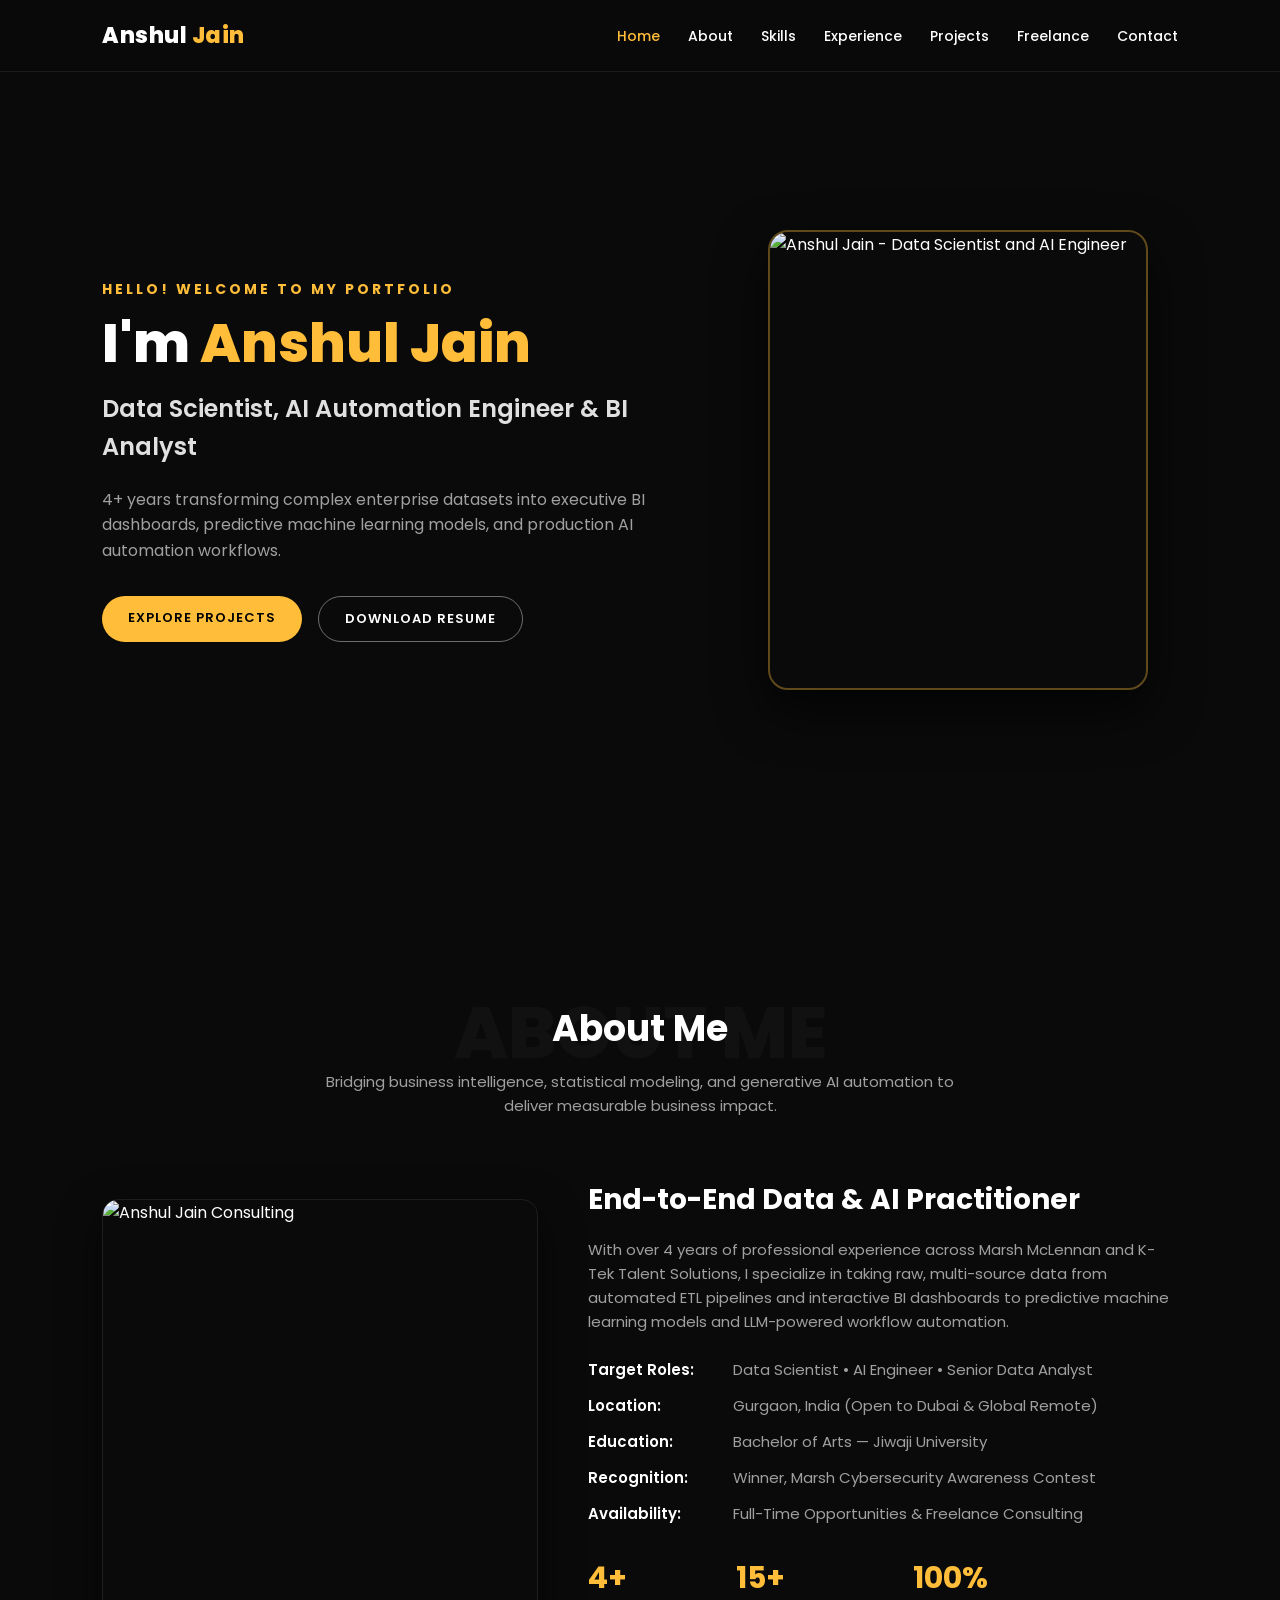
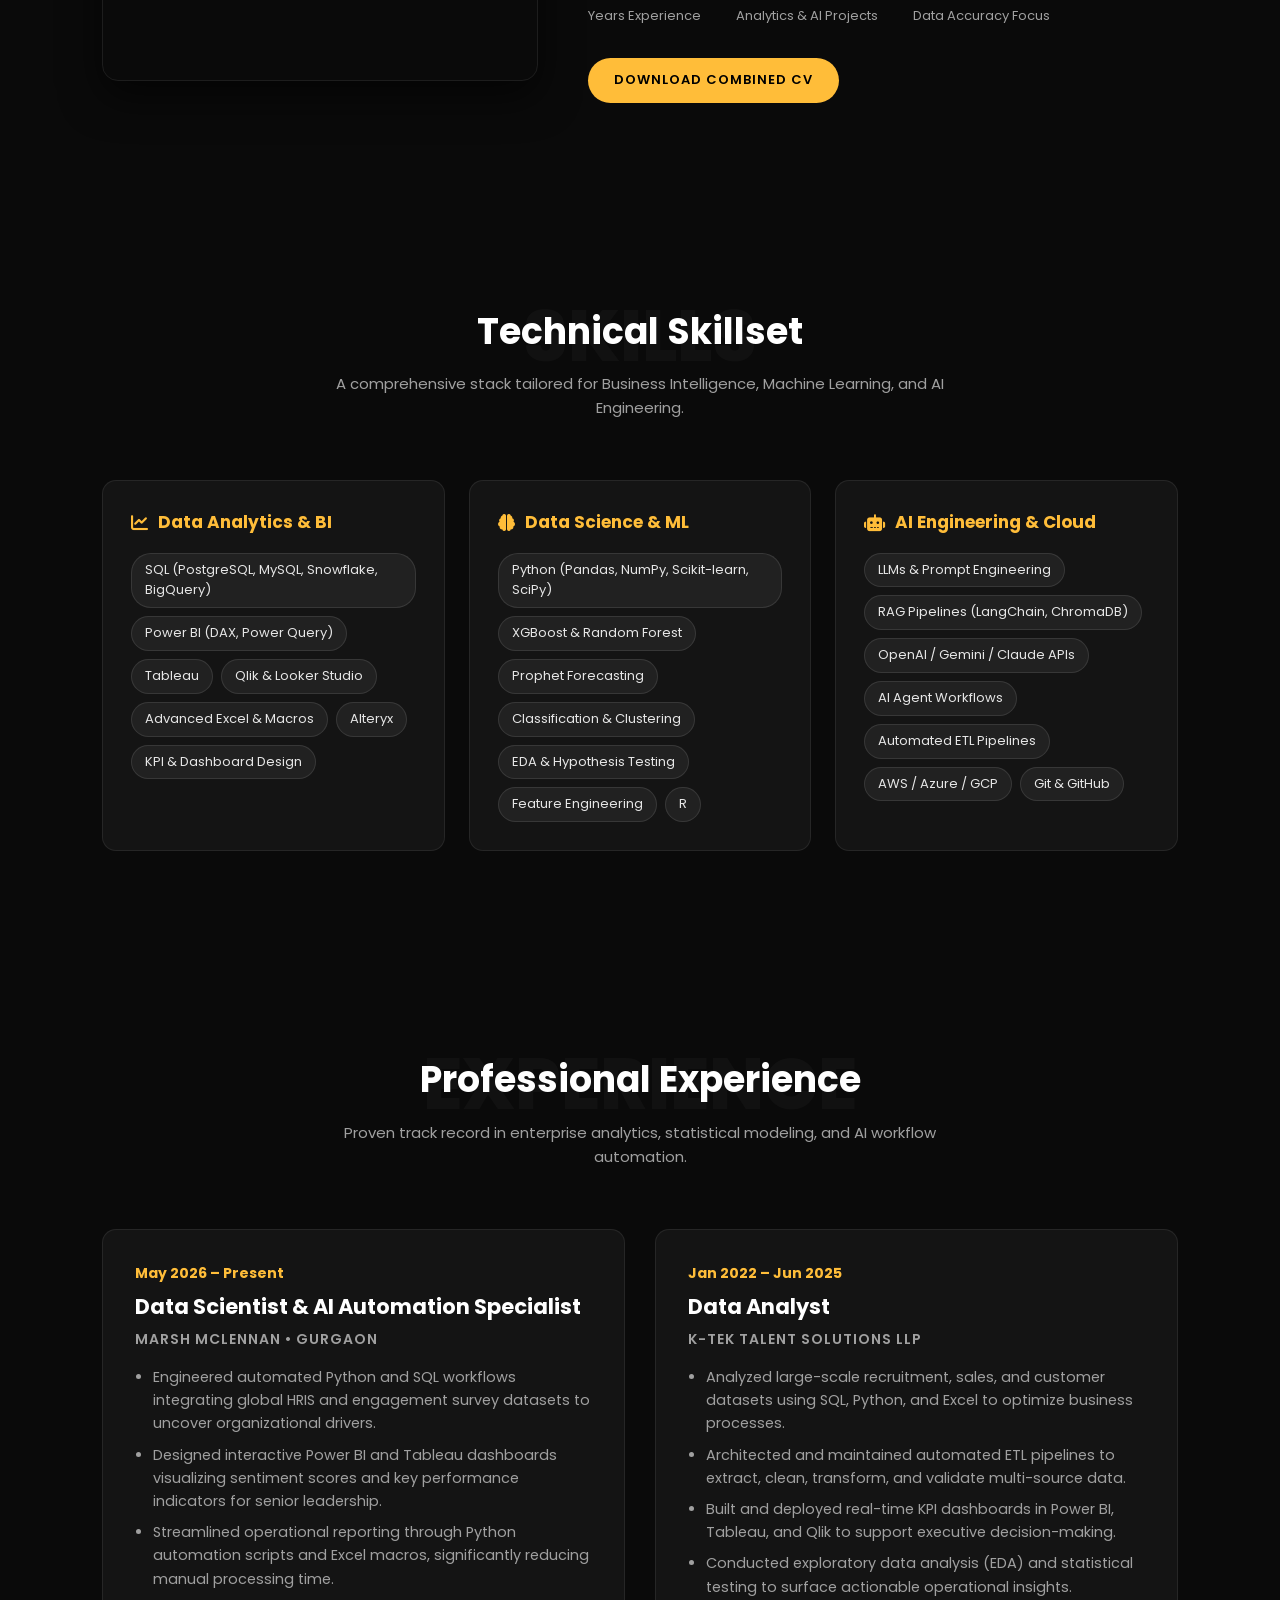
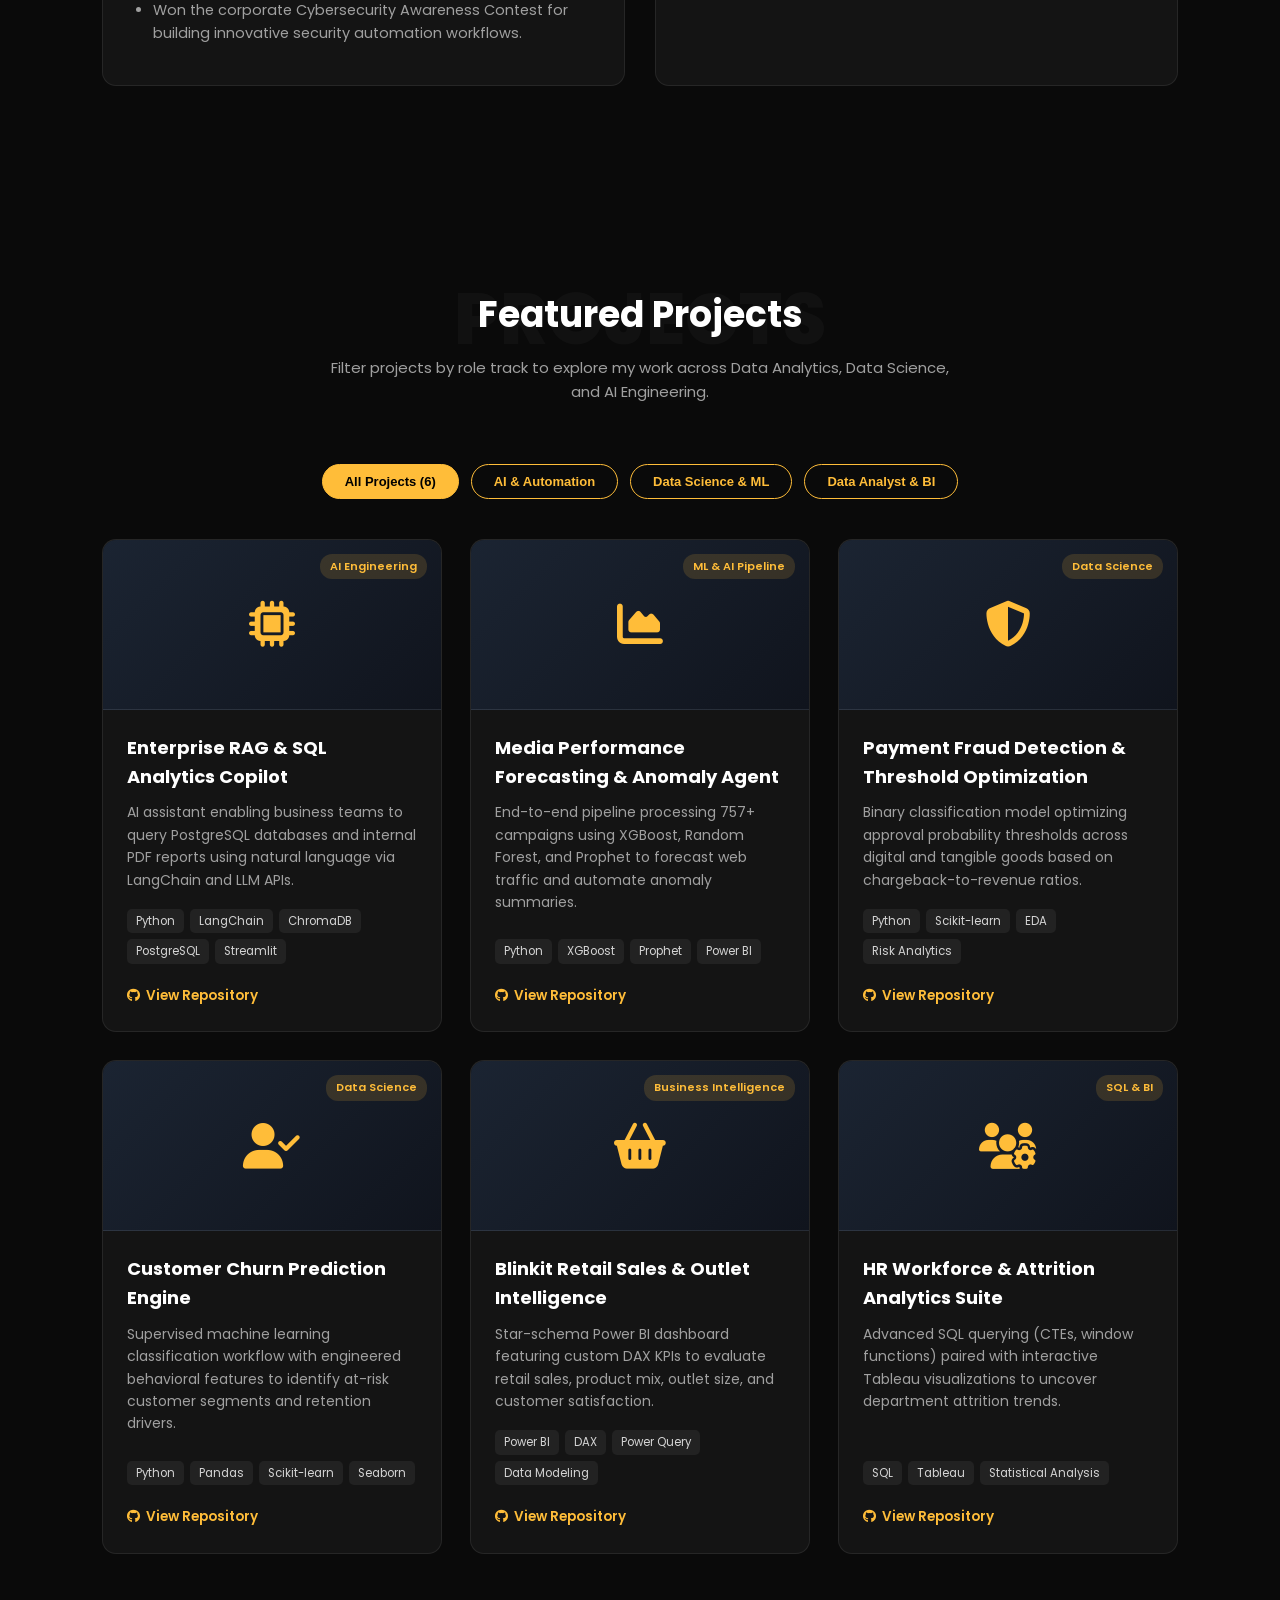
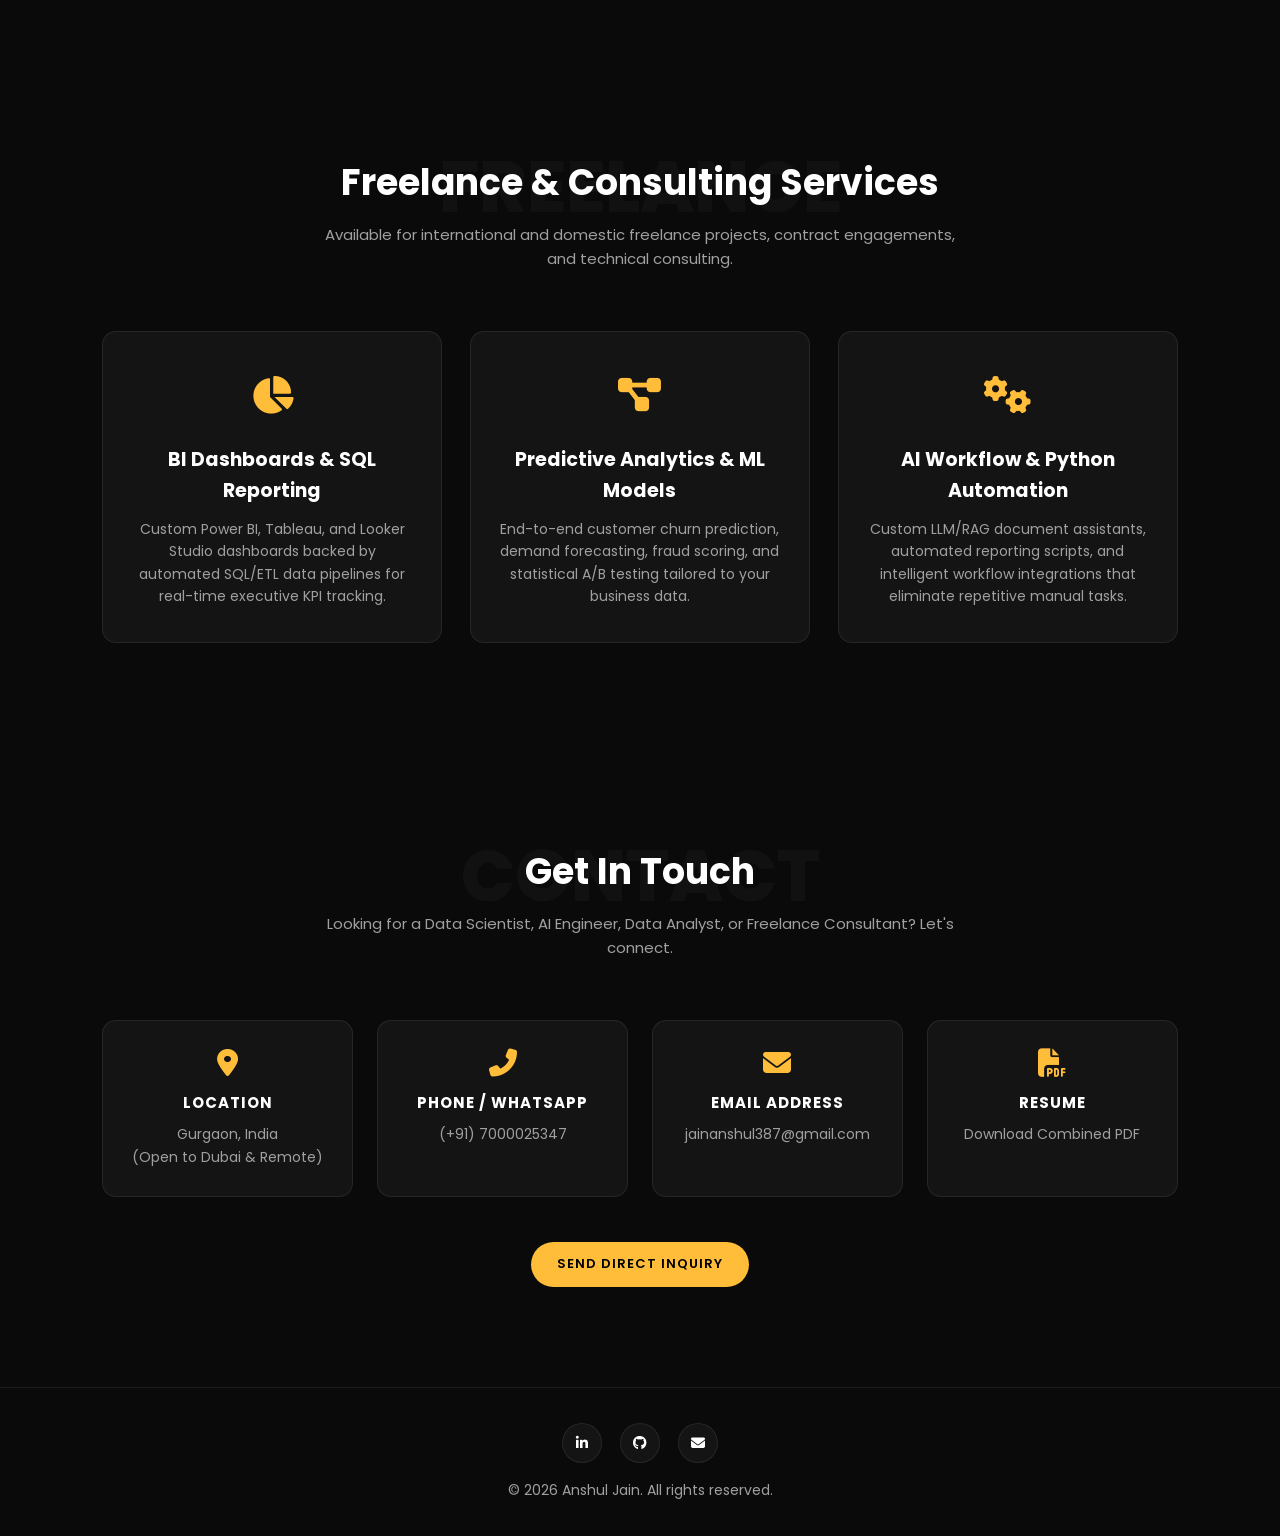
==== index.html @ e871c137 "update 2" ====
<!DOCTYPE html>
<html lang="en">
<head>
    <meta charset="UTF-8">
    <meta name="viewport" content="width=device-width, initial-scale=1.0">
    <title>Anshul Jain | Data Scientist, AI Automation Engineer & Analyst</title>
    <link href="https://fonts.googleapis.com/css2?family=Poppins:wght@300;400;500;600;700;800&display=swap" rel="stylesheet">
    <link rel="stylesheet" href="https://cdnjs.cloudflare.com/ajax/libs/font-awesome/6.4.0/css/all.min.css">
    <style>
        :root {
            --bg-dark: #0a0a0a;
            --bg-card: #141414;
            --bg-card-hover: #1c1c1c;
            --accent: #ffbd39;
            --accent-hover: #e5a524;
            --text-main: #ffffff;
            --text-muted: #a0a0a0;
            --border-color: rgba(255, 255, 255, 0.08);
        }

        * {
            margin: 0;
            padding: 0;
            box-sizing: border-box;
            scroll-behavior: smooth;
        }

        body {
            font-family: 'Poppins', sans-serif;
            background-color: var(--bg-dark);
            color: var(--text-main);
            line-height: 1.6;
            overflow-x: hidden;
        }

        /* Navbar */
        nav {
            position: fixed;
            top: 0;
            width: 100%;
            background: rgba(10, 10, 10, 0.92);
            backdrop-filter: blur(10px);
            z-index: 1000;
            padding: 18px 8%;
            display: flex;
            justify-content: space-between;
            align-items: center;
            border-bottom: 1px solid var(--border-color);
        }

        .logo {
            font-size: 22px;
            font-weight: 800;
            color: var(--text-main);
            text-decoration: none;
            letter-spacing: 0.5px;
        }

        .logo span {
            color: var(--accent);
        }

        .nav-links {
            display: flex;
            gap: 28px;
            list-style: none;
        }

        .nav-links a {
            color: var(--text-main);
            text-decoration: none;
            font-size: 14px;
            font-weight: 500;
            transition: color 0.3s;
            position: relative;
        }

        .nav-links a:hover, .nav-links a.active {
            color: var(--accent);
        }

        /* Buttons */
        .btn {
            display: inline-block;
            padding: 12px 26px;
            border-radius: 30px;
            font-size: 13px;
            font-weight: 600;
            text-transform: uppercase;
            letter-spacing: 1px;
            text-decoration: none;
            transition: all 0.3s ease;
            cursor: pointer;
            border: none;
        }

        .btn-primary {
            background: var(--accent);
            color: #000000;
        }

        .btn-primary:hover {
            background: var(--accent-hover);
            transform: translateY(-2px);
            box-shadow: 0 8px 20px rgba(255, 189, 57, 0.25);
        }

        .btn-outline {
            background: transparent;
            color: var(--text-main);
            border: 1px solid rgba(255, 255, 255, 0.4);
        }

        .btn-outline:hover {
            border-color: var(--accent);
            color: var(--accent);
            transform: translateY(-2px);
        }

        /* Sections */
        section {
            padding: 100px 8%;
        }

        .section-header {
            text-align: center;
            margin-bottom: 60px;
            position: relative;
        }

        .section-bg-text {
            position: absolute;
            top: -25px;
            left: 50%;
            transform: translateX(-50%);
            font-size: 72px;
            font-weight: 800;
            color: rgba(255, 255, 255, 0.03);
            z-index: 0;
            pointer-events: none;
            white-space: nowrap;
        }

        .section-header h2 {
            font-size: 36px;
            font-weight: 700;
            position: relative;
            z-index: 1;
            margin-bottom: 12px;
        }

        .section-header p {
            color: var(--text-muted);
            max-width: 650px;
            margin: 0 auto;
            position: relative;
            z-index: 1;
            font-size: 15px;
        }

        /* Hero Section */
        #home {
            min-height: 100vh;
            display: flex;
            align-items: center;
            justify-content: space-between;
            gap: 50px;
            padding-top: 120px;
        }

        .hero-content {
            flex: 1.2;
        }

        .hero-sub {
            color: var(--accent);
            font-size: 14px;
            font-weight: 700;
            letter-spacing: 3px;
            text-transform: uppercase;
            margin-bottom: 12px;
            display: block;
        }

        .hero-title {
            font-size: 54px;
            font-weight: 800;
            line-height: 1.15;
            margin-bottom: 16px;
        }

        .hero-title span {
            color: var(--accent);
        }

        .hero-role {
            font-size: 24px;
            font-weight: 600;
            color: #e0e0e0;
            margin-bottom: 20px;
        }

        .hero-desc {
            color: var(--text-muted);
            font-size: 16px;
            max-width: 560px;
            margin-bottom: 32px;
        }

        .hero-cta {
            display: flex;
            gap: 16px;
            flex-wrap: wrap;
        }

        .hero-image {
            flex: 0.9;
            display: flex;
            justify-content: center;
        }

        .hero-image-wrapper {
            position: relative;
            width: 380px;
            height: 460px;
            border-radius: 20px;
            overflow: hidden;
            border: 2px solid rgba(255, 189, 57, 0.35);
            box-shadow: 0 20px 50px rgba(0, 0, 0, 0.7);
        }

        .hero-image-wrapper img {
            width: 100%;
            height: 100%;
            object-fit: cover;
            object-position: center top;
        }

        /* About Section */
        .about-grid {
            display: grid;
            grid-template-columns: 0.85fr 1.15fr;
            gap: 50px;
            align-items: center;
        }

        .about-img-box {
            border-radius: 16px;
            overflow: hidden;
            border: 1px solid var(--border-color);
            box-shadow: 0 15px 40px rgba(0, 0, 0, 0.6);
        }

        .about-img-box img {
            width: 100%;
            height: 480px;
            object-fit: cover;
            object-position: center top;
            display: block;
        }

        .about-details h3 {
            font-size: 28px;
            margin-bottom: 16px;
        }

        .about-details p {
            color: var(--text-muted);
            margin-bottom: 24px;
            font-size: 15px;
        }

        .info-list {
            list-style: none;
            margin-bottom: 28px;
        }

        .info-list li {
            display: flex;
            margin-bottom: 12px;
            font-size: 15px;
        }

        .info-list li span:first-child {
            font-weight: 600;
            width: 145px;
            color: var(--text-main);
        }

        .info-list li span:last-child {
            color: var(--text-muted);
        }

        .stats-row {
            display: flex;
            gap: 35px;
            margin-bottom: 30px;
        }

        .stat-box h4 {
            font-size: 30px;
            color: var(--accent);
            font-weight: 700;
        }

        .stat-box span {
            font-size: 13px;
            color: var(--text-muted);
        }

        /* Skills Section */
        .skills-grid {
            display: grid;
            grid-template-columns: repeat(auto-fit, minmax(300px, 1fr));
            gap: 24px;
        }

        .skill-card {
            background: var(--bg-card);
            border: 1px solid var(--border-color);
            border-radius: 14px;
            padding: 28px;
            transition: transform 0.3s, border-color 0.3s;
        }

        .skill-card:hover {
            transform: translateY(-5px);
            border-color: rgba(255, 189, 57, 0.4);
        }

        .skill-card h3 {
            color: var(--accent);
            font-size: 17px;
            margin-bottom: 16px;
            display: flex;
            align-items: center;
            gap: 10px;
        }

        .badge-wrap {
            display: flex;
            flex-wrap: wrap;
            gap: 8px;
        }

        .skill-pill {
            background: rgba(255, 255, 255, 0.06);
            border: 1px solid rgba(255, 255, 255, 0.1);
            padding: 6px 13px;
            border-radius: 20px;
            font-size: 13px;
            color: #e6e6e6;
            transition: all 0.25s;
        }

        .skill-pill:hover {
            background: var(--accent);
            color: #000000;
            font-weight: 600;
        }

        /* Experience & Resume */
        .exp-grid {
            display: grid;
            grid-template-columns: repeat(auto-fit, minmax(420px, 1fr));
            gap: 30px;
        }

        .exp-card {
            background: var(--bg-card);
            border: 1px solid var(--border-color);
            border-radius: 14px;
            padding: 32px;
        }

        .exp-date {
            color: var(--accent);
            font-weight: 700;
            font-size: 14px;
            margin-bottom: 6px;
            display: block;
        }

        .exp-role {
            font-size: 21px;
            font-weight: 700;
            margin-bottom: 4px;
        }

        .exp-company {
            color: var(--text-muted);
            font-size: 14px;
            font-weight: 600;
            text-transform: uppercase;
            letter-spacing: 1px;
            margin-bottom: 16px;
            display: block;
        }

        .exp-card ul {
            padding-left: 18px;
            color: var(--text-muted);
            font-size: 14.5px;
        }

        .exp-card ul li {
            margin-bottom: 8px;
        }

        /* Projects Section */
        .filter-bar {
            display: flex;
            justify-content: center;
            flex-wrap: wrap;
            gap: 12px;
            margin-bottom: 40px;
        }

        .filter-btn {
            background: transparent;
            border: 1px solid var(--accent);
            color: var(--accent);
            padding: 9px 22px;
            border-radius: 30px;
            font-size: 13px;
            font-weight: 600;
            cursor: pointer;
            transition: all 0.3s;
        }

        .filter-btn.active, .filter-btn:hover {
            background: var(--accent);
            color: #000000;
        }

        .projects-grid {
            display: grid;
            grid-template-columns: repeat(auto-fit, minmax(330px, 1fr));
            gap: 28px;
        }

        .project-card {
            background: var(--bg-card);
            border: 1px solid var(--border-color);
            border-radius: 14px;
            overflow: hidden;
            display: flex;
            flex-direction: column;
            transition: transform 0.3s, border-color 0.3s;
        }

        .project-card:hover {
            transform: translateY(-6px);
            border-color: rgba(255, 189, 57, 0.45);
        }

        .project-card.hidden {
            display: none;
        }

        .project-banner {
            height: 170px;
            background: linear-gradient(135deg, #1b2432 0%, #10141d 100%);
            display: flex;
            align-items: center;
            justify-content: center;
            font-size: 46px;
            color: var(--accent);
            border-bottom: 1px solid var(--border-color);
            position: relative;
        }

        .project-badge-top {
            position: absolute;
            top: 14px;
            right: 14px;
            background: rgba(255, 189, 57, 0.15);
            color: var(--accent);
            font-size: 11px;
            font-weight: 600;
            padding: 4px 10px;
            border-radius: 12px;
        }

        .project-body {
            padding: 24px;
            flex: 1;
            display: flex;
            flex-direction: column;
        }

        .project-body h3 {
            font-size: 18px;
            margin-bottom: 10px;
        }

        .project-body p {
            color: var(--text-muted);
            font-size: 14px;
            margin-bottom: 18px;
            flex: 1;
        }

        .project-tech {
            display: flex;
            flex-wrap: wrap;
            gap: 6px;
            margin-bottom: 18px;
        }

        .project-tech span {
            font-size: 11.5px;
            background: rgba(255, 255, 255, 0.06);
            color: #d4d4d4;
            padding: 3px 9px;
            border-radius: 5px;
        }

        .project-links a {
            color: var(--accent);
            text-decoration: none;
            font-size: 13.5px;
            font-weight: 600;
            display: inline-flex;
            align-items: center;
            gap: 6px;
        }

        .project-links a:hover {
            text-decoration: underline;
        }

        /* Freelance Services */
        .services-grid {
            display: grid;
            grid-template-columns: repeat(auto-fit, minmax(300px, 1fr));
            gap: 28px;
        }

        .service-card {
            background: var(--bg-card);
            border: 1px solid var(--border-color);
            border-radius: 14px;
            padding: 34px 28px;
            text-align: center;
            transition: all 0.3s;
        }

        .service-card:hover {
            border-color: var(--accent);
            background: var(--bg-card-hover);
        }

        .service-icon {
            font-size: 38px;
            color: var(--accent);
            margin-bottom: 18px;
        }

        .service-card h3 {
            font-size: 19px;
            margin-bottom: 12px;
        }

        .service-card p {
            color: var(--text-muted);
            font-size: 14px;
        }

        /* Contact Section */
        .contact-grid {
            display: grid;
            grid-template-columns: repeat(auto-fit, minmax(220px, 1fr));
            gap: 24px;
            margin-bottom: 45px;
        }

        .contact-box {
            background: var(--bg-card);
            border: 1px solid var(--border-color);
            border-radius: 14px;
            padding: 28px 20px;
            text-align: center;
        }

        .contact-box i {
            font-size: 28px;
            color: var(--accent);
            margin-bottom: 14px;
        }

        .contact-box h4 {
            font-size: 15px;
            text-transform: uppercase;
            letter-spacing: 1px;
            margin-bottom: 8px;
        }

        .contact-box p, .contact-box a {
            color: var(--text-muted);
            font-size: 14px;
            text-decoration: none;
            word-break: break-word;
        }

        .contact-box a:hover {
            color: var(--accent);
        }

        /* Footer */
        footer {
            text-align: center;
            padding: 35px 8%;
            border-top: 1px solid var(--border-color);
            color: var(--text-muted);
            font-size: 14px;
        }

        .social-links {
            display: flex;
            justify-content: center;
            gap: 18px;
            margin-bottom: 16px;
        }

        .social-links a {
            width: 40px;
            height: 40px;
            border-radius: 50%;
            background: var(--bg-card);
            color: var(--text-main);
            display: flex;
            align-items: center;
            justify-content: center;
            text-decoration: none;
            border: 1px solid var(--border-color);
            transition: all 0.3s;
        }

        .social-links a:hover {
            background: var(--accent);
            color: #000000;
        }

        @media (max-width: 900px) {
            #home {
                flex-direction: column-reverse;
                text-align: center;
                padding-top: 100px;
            }
            .hero-cta, .stats-row {
                justify-content: center;
            }
            .hero-title {
                font-size: 38px;
            }
            .hero-image-wrapper {
                width: 300px;
                height: 360px;
            }
            .about-grid {
                grid-template-columns: 1fr;
            }
            .exp-grid {
                grid-template-columns: 1fr;
            }
            .nav-links {
                display: none;
            }
        }
    </style>
</head>
<body>

    <!-- Navigation -->
    <nav>
        <a href="#home" class="logo">Anshul <span>Jain</span></a>
        <ul class="nav-links">
            <li><a href="#home" class="active">Home</a></li>
            <li><a href="#about">About</a></li>
            <li><a href="#skills">Skills</a></li>
            <li><a href="#experience">Experience</a></li>
            <li><a href="#projects">Projects</a></li>
            <li><a href="#services">Freelance</a></li>
            <li><a href="#contact">Contact</a></li>
        </ul>
    </nav>

    <!-- Hero Section (Arms-Crossed Photo: photo_2026-11-13_17-31-36.jpg) -->
    <section id="home">
        <div class="hero-content">
            <span class="hero-sub">HELLO! WELCOME TO MY PORTFOLIO</span>
            <h1 class="hero-title">I'm <span>Anshul Jain</span></h1>
            <h2 class="hero-role">Data Scientist, AI Automation Engineer &amp; BI Analyst</h2>
            <p class="hero-desc">
                4+ years transforming complex enterprise datasets into executive BI dashboards, predictive machine learning models, and production AI automation workflows.
            </p>
            <div class="hero-cta">
                <a href="#projects" class="btn btn-primary">Explore Projects</a>
                <a href="assets/Anshul_Jain_Resume.pdf" target="_blank" class="btn btn-outline">Download Resume</a>
            </div>
        </div>
        <div class="hero-image">
            <div class="hero-image-wrapper">
                <img src="images/photo_2026-11-13_17-31-36.jpg" alt="Anshul Jain - Data Scientist and AI Engineer">
            </div>
        </div>
    </section>

    <!-- About Section (Counter-Leaning Consultant Photo: photo_2026-11-13_17-31-21.jpg) -->
    <section id="about">
        <div class="section-header">
            <div class="section-bg-text">ABOUT ME</div>
            <h2>About Me</h2>
            <p>Bridging business intelligence, statistical modeling, and generative AI automation to deliver measurable business impact.</p>
        </div>
        <div class="about-grid">
            <div class="about-img-box">
                <img src="images/photo_2026-11-13_17-31-21.jpg" alt="Anshul Jain Consulting">
            </div>
            <div class="about-details">
                <h3>End-to-End Data &amp; AI Practitioner</h3>
                <p>
                    With over 4 years of professional experience across Marsh McLennan and K-Tek Talent Solutions, I specialize in taking raw, multi-source data from automated ETL pipelines and interactive BI dashboards to predictive machine learning models and LLM-powered workflow automation.
                </p>
                <ul class="info-list">
                    <li><span>Target Roles:</span> <span>Data Scientist • AI Engineer • Senior Data Analyst</span></li>
                    <li><span>Location:</span> <span>Gurgaon, India (Open to Dubai &amp; Global Remote)</span></li>
                    <li><span>Education:</span> <span>Bachelor of Arts — Jiwaji University</span></li>
                    <li><span>Recognition:</span> <span>Winner, Marsh Cybersecurity Awareness Contest</span></li>
                    <li><span>Availability:</span> <span>Full-Time Opportunities &amp; Freelance Consulting</span></li>
                </ul>
                <div class="stats-row">
                    <div class="stat-box">
                        <h4>4+</h4>
                        <span>Years Experience</span>
                    </div>
                    <div class="stat-box">
                        <h4>15+</h4>
                        <span>Analytics &amp; AI Projects</span>
                    </div>
                    <div class="stat-box">
                        <h4>100%</h4>
                        <span>Data Accuracy Focus</span>
                    </div>
                </div>
                <a href="assets/Anshul_Jain_Resume.pdf" target="_blank" class="btn btn-primary">Download Combined CV</a>
            </div>
        </div>
    </section>

    <!-- Technical Skills Section -->
    <section id="skills">
        <div class="section-header">
            <div class="section-bg-text">SKILLS</div>
            <h2>Technical Skillset</h2>
            <p>A comprehensive stack tailored for Business Intelligence, Machine Learning, and AI Engineering.</p>
        </div>
        <div class="skills-grid">
            <div class="skill-card">
                <h3><i class="fas fa-chart-line"></i> Data Analytics &amp; BI</h3>
                <div class="badge-wrap">
                    <span class="skill-pill">SQL (PostgreSQL, MySQL, Snowflake, BigQuery)</span>
                    <span class="skill-pill">Power BI (DAX, Power Query)</span>
                    <span class="skill-pill">Tableau</span>
                    <span class="skill-pill">Qlik &amp; Looker Studio</span>
                    <span class="skill-pill">Advanced Excel &amp; Macros</span>
                    <span class="skill-pill">Alteryx</span>
                    <span class="skill-pill">KPI &amp; Dashboard Design</span>
                </div>
            </div>
            <div class="skill-card">
                <h3><i class="fas fa-brain"></i> Data Science &amp; ML</h3>
                <div class="badge-wrap">
                    <span class="skill-pill">Python (Pandas, NumPy, Scikit-learn, SciPy)</span>
                    <span class="skill-pill">XGBoost &amp; Random Forest</span>
                    <span class="skill-pill">Prophet Forecasting</span>
                    <span class="skill-pill">Classification &amp; Clustering</span>
                    <span class="skill-pill">EDA &amp; Hypothesis Testing</span>
                    <span class="skill-pill">Feature Engineering</span>
                    <span class="skill-pill">R</span>
                </div>
            </div>
            <div class="skill-card">
                <h3><i class="fas fa-robot"></i> AI Engineering &amp; Cloud</h3>
                <div class="badge-wrap">
                    <span class="skill-pill">LLMs &amp; Prompt Engineering</span>
                    <span class="skill-pill">RAG Pipelines (LangChain, ChromaDB)</span>
                    <span class="skill-pill">OpenAI / Gemini / Claude APIs</span>
                    <span class="skill-pill">AI Agent Workflows</span>
                    <span class="skill-pill">Automated ETL Pipelines</span>
                    <span class="skill-pill">AWS / Azure / GCP</span>
                    <span class="skill-pill">Git &amp; GitHub</span>
                </div>
            </div>
        </div>
    </section>

    <!-- Experience Section -->
    <section id="experience">
        <div class="section-header">
            <div class="section-bg-text">EXPERIENCE</div>
            <h2>Professional Experience</h2>
            <p>Proven track record in enterprise analytics, statistical modeling, and AI workflow automation.</p>
        </div>
        <div class="exp-grid">
            <div class="exp-card">
                <span class="exp-date">May 2026 – Present</span>
                <h3 class="exp-role">Data Scientist &amp; AI Automation Specialist</h3>
                <span class="exp-company">Marsh McLennan • Gurgaon</span>
                <ul>
                    <li>Engineered automated Python and SQL workflows integrating global HRIS and engagement survey datasets to uncover organizational drivers.</li>
                    <li>Designed interactive Power BI and Tableau dashboards visualizing sentiment scores and key performance indicators for senior leadership.</li>
                    <li>Streamlined operational reporting through Python automation scripts and Excel macros, significantly reducing manual processing time.</li>
                    <li>Won the corporate Cybersecurity Awareness Contest for building innovative security automation workflows.</li>
                </ul>
            </div>
            <div class="exp-card">
                <span class="exp-date">Jan 2022 – Jun 2025</span>
                <h3 class="exp-role">Data Analyst</h3>
                <span class="exp-company">K-Tek Talent Solutions LLP</span>
                <ul>
                    <li>Analyzed large-scale recruitment, sales, and customer datasets using SQL, Python, and Excel to optimize business processes.</li>
                    <li>Architected and maintained automated ETL pipelines to extract, clean, transform, and validate multi-source data.</li>
                    <li>Built and deployed real-time KPI dashboards in Power BI, Tableau, and Qlik to support executive decision-making.</li>
                    <li>Conducted exploratory data analysis (EDA) and statistical testing to surface actionable operational insights.</li>
                </ul>
            </div>
        </div>
    </section>

    <!-- Projects Section -->
    <section id="projects">
        <div class="section-header">
            <div class="section-bg-text">PROJECTS</div>
            <h2>Featured Projects</h2>
            <p>Filter projects by role track to explore my work across Data Analytics, Data Science, and AI Engineering.</p>
        </div>

        <div class="filter-bar">
            <button class="filter-btn active" data-filter="all">All Projects (6)</button>
            <button class="filter-btn" data-filter="ai">AI &amp; Automation</button>
            <button class="filter-btn" data-filter="ds">Data Science &amp; ML</button>
            <button class="filter-btn" data-filter="da">Data Analyst &amp; BI</button>
        </div>

        <div class="projects-grid">
            <!-- Project 1: AI Engineer -->
            <div class="project-card" data-category="ai ds">
                <div class="project-banner">
                    <span class="project-badge-top">AI Engineering</span>
                    <i class="fas fa-microchip"></i>
                </div>
                <div class="project-body">
                    <h3>Enterprise RAG &amp; SQL Analytics Copilot</h3>
                    <p>AI assistant enabling business teams to query PostgreSQL databases and internal PDF reports using natural language via LangChain and LLM APIs.</p>
                    <div class="project-tech">
                        <span>Python</span>
                        <span>LangChain</span>
                        <span>ChromaDB</span>
                        <span>PostgreSQL</span>
                        <span>Streamlit</span>
                    </div>
                    <div class="project-links">
                        <a href="https://github.com/anshuljain17-cmd" target="_blank"><i class="fab fa-github"></i> View Repository</a>
                    </div>
                </div>
            </div>

            <!-- Project 2: AI + DS -->
            <div class="project-card" data-category="ai ds">
                <div class="project-banner">
                    <span class="project-badge-top">ML &amp; AI Pipeline</span>
                    <i class="fas fa-chart-area"></i>
                </div>
                <div class="project-body">
                    <h3>Media Performance Forecasting &amp; Anomaly Agent</h3>
                    <p>End-to-end pipeline processing 757+ campaigns using XGBoost, Random Forest, and Prophet to forecast web traffic and automate anomaly summaries.</p>
                    <div class="project-tech">
                        <span>Python</span>
                        <span>XGBoost</span>
                        <span>Prophet</span>
                        <span>Power BI</span>
                    </div>
                    <div class="project-links">
                        <a href="https://github.com/anshuljain17-cmd" target="_blank"><i class="fab fa-github"></i> View Repository</a>
                    </div>
                </div>
            </div>

            <!-- Project 3: Data Science -->
            <div class="project-card" data-category="ds">
                <div class="project-banner">
                    <span class="project-badge-top">Data Science</span>
                    <i class="fas fa-shield-alt"></i>
                </div>
                <div class="project-body">
                    <h3>Payment Fraud Detection &amp; Threshold Optimization</h3>
                    <p>Binary classification model optimizing approval probability thresholds across digital and tangible goods based on chargeback-to-revenue ratios.</p>
                    <div class="project-tech">
                        <span>Python</span>
                        <span>Scikit-learn</span>
                        <span>EDA</span>
                        <span>Risk Analytics</span>
                    </div>
                    <div class="project-links">
                        <a href="https://github.com/anshuljain17-cmd" target="_blank"><i class="fab fa-github"></i> View Repository</a>
                    </div>
                </div>
            </div>

            <!-- Project 4: Data Science -->
            <div class="project-card" data-category="ds">
                <div class="project-banner">
                    <span class="project-badge-top">Data Science</span>
                    <i class="fas fa-user-check"></i>
                </div>
                <div class="project-body">
                    <h3>Customer Churn Prediction Engine</h3>
                    <p>Supervised machine learning classification workflow with engineered behavioral features to identify at-risk customer segments and retention drivers.</p>
                    <div class="project-tech">
                        <span>Python</span>
                        <span>Pandas</span>
                        <span>Scikit-learn</span>
                        <span>Seaborn</span>
                    </div>
                    <div class="project-links">
                        <a href="https://github.com/anshuljain17-cmd" target="_blank"><i class="fab fa-github"></i> View Repository</a>
                    </div>
                </div>
            </div>

            <!-- Project 5: Data Analyst -->
            <div class="project-card" data-category="da">
                <div class="project-banner">
                    <span class="project-badge-top">Business Intelligence</span>
                    <i class="fas fa-shopping-basket"></i>
                </div>
                <div class="project-body">
                    <h3>Blinkit Retail Sales &amp; Outlet Intelligence</h3>
                    <p>Star-schema Power BI dashboard featuring custom DAX KPIs to evaluate retail sales, product mix, outlet size, and customer satisfaction.</p>
                    <div class="project-tech">
                        <span>Power BI</span>
                        <span>DAX</span>
                        <span>Power Query</span>
                        <span>Data Modeling</span>
                    </div>
                    <div class="project-links">
                        <a href="https://github.com/anshuljain17-cmd" target="_blank"><i class="fab fa-github"></i> View Repository</a>
                    </div>
                </div>
            </div>

            <!-- Project 6: Data Analyst -->
            <div class="project-card" data-category="da">
                <div class="project-banner">
                    <span class="project-badge-top">SQL &amp; BI</span>
                    <i class="fas fa-users-cog"></i>
                </div>
                <div class="project-body">
                    <h3>HR Workforce &amp; Attrition Analytics Suite</h3>
                    <p>Advanced SQL querying (CTEs, window functions) paired with interactive Tableau visualizations to uncover department attrition trends.</p>
                    <div class="project-tech">
                        <span>SQL</span>
                        <span>Tableau</span>
                        <span>Statistical Analysis</span>
                    </div>
                    <div class="project-links">
                        <a href="https://github.com/anshuljain17-cmd" target="_blank"><i class="fab fa-github"></i> View Repository</a>
                    </div>
                </div>
            </div>
        </div>
    </section>

    <!-- Freelance Services Section -->
    <section id="services">
        <div class="section-header">
            <div class="section-bg-text">FREELANCE</div>
            <h2>Freelance &amp; Consulting Services</h2>
            <p>Available for international and domestic freelance projects, contract engagements, and technical consulting.</p>
        </div>
        <div class="services-grid">
            <div class="service-card">
                <div class="service-icon"><i class="fas fa-chart-pie"></i></div>
                <h3>BI Dashboards &amp; SQL Reporting</h3>
                <p>Custom Power BI, Tableau, and Looker Studio dashboards backed by automated SQL/ETL data pipelines for real-time executive KPI tracking.</p>
            </div>
            <div class="service-card">
                <div class="service-icon"><i class="fas fa-project-diagram"></i></div>
                <h3>Predictive Analytics &amp; ML Models</h3>
                <p>End-to-end customer churn prediction, demand forecasting, fraud scoring, and statistical A/B testing tailored to your business data.</p>
            </div>
            <div class="service-card">
                <div class="service-icon"><i class="fas fa-cogs"></i></div>
                <h3>AI Workflow &amp; Python Automation</h3>
                <p>Custom LLM/RAG document assistants, automated reporting scripts, and intelligent workflow integrations that eliminate repetitive manual tasks.</p>
            </div>
        </div>
    </section>

    <!-- Contact Section -->
    <section id="contact">
        <div class="section-header">
            <div class="section-bg-text">CONTACT</div>
            <h2>Get In Touch</h2>
            <p>Looking for a Data Scientist, AI Engineer, Data Analyst, or Freelance Consultant? Let's connect.</p>
        </div>
        <div class="contact-grid">
            <div class="contact-box">
                <i class="fas fa-map-marker-alt"></i>
                <h4>Location</h4>
                <p>Gurgaon, India<br>(Open to Dubai &amp; Remote)</p>
            </div>
            <div class="contact-box">
                <i class="fas fa-phone-alt"></i>
                <h4>Phone / WhatsApp</h4>
                <p><a href="tel:+917000025347">(+91) 7000025347</a></p>
            </div>
            <div class="contact-box">
                <i class="fas fa-envelope"></i>
                <h4>Email Address</h4>
                <p><a href="mailto:jainanshul387@gmail.com">jainanshul387@gmail.com</a></p>
            </div>
            <div class="contact-box">
                <i class="fas fa-file-pdf"></i>
                <h4>Resume</h4>
                <p><a href="assets/Anshul_Jain_Resume.pdf" target="_blank">Download Combined PDF</a></p>
            </div>
        </div>
        <div style="text-align: center;">
            <a href="mailto:jainanshul387@gmail.com?subject=Opportunity%20for%20Anshul%20Jain" class="btn btn-primary">Send Direct Inquiry</a>
        </div>
    </section>

    <!-- Footer -->
    <footer>
        <div class="social-links">
            <a href="https://linkedin.com/in/anshul-jain" target="_blank" aria-label="LinkedIn"><i class="fab fa-linkedin-in"></i></a>
            <a href="https://github.com/anshuljain17-cmd" target="_blank" aria-label="GitHub"><i class="fab fa-github"></i></a>
            <a href="mailto:jainanshul387@gmail.com" aria-label="Email"><i class="fas fa-envelope"></i></a>
        </div>
        <p>&copy; 2026 Anshul Jain. All rights reserved.</p>
    </footer>

    <!-- Interactive Filter Script -->
    <script>
        document.addEventListener("DOMContentLoaded", function () {
            const filterButtons = document.querySelectorAll(".filter-btn");
            const projectCards = document.querySelectorAll(".project-card");

            filterButtons.forEach(button => {
                button.addEventListener("click", () => {
                    filterButtons.forEach(btn => btn.classList.remove("active"));
                    button.classList.add("active");

                    const filterValue = button.getAttribute("data-filter");

                    projectCards.forEach(card => {
                        const categories = card.getAttribute("data-category").split(" ");
                        if (filterValue === "all" || categories.includes(filterValue)) {
                            card.classList.remove("hidden");
                        } else {
                            card.classList.add("hidden");
                        }
                    });
                });
            });
        });
    </script>
</body>
</html>
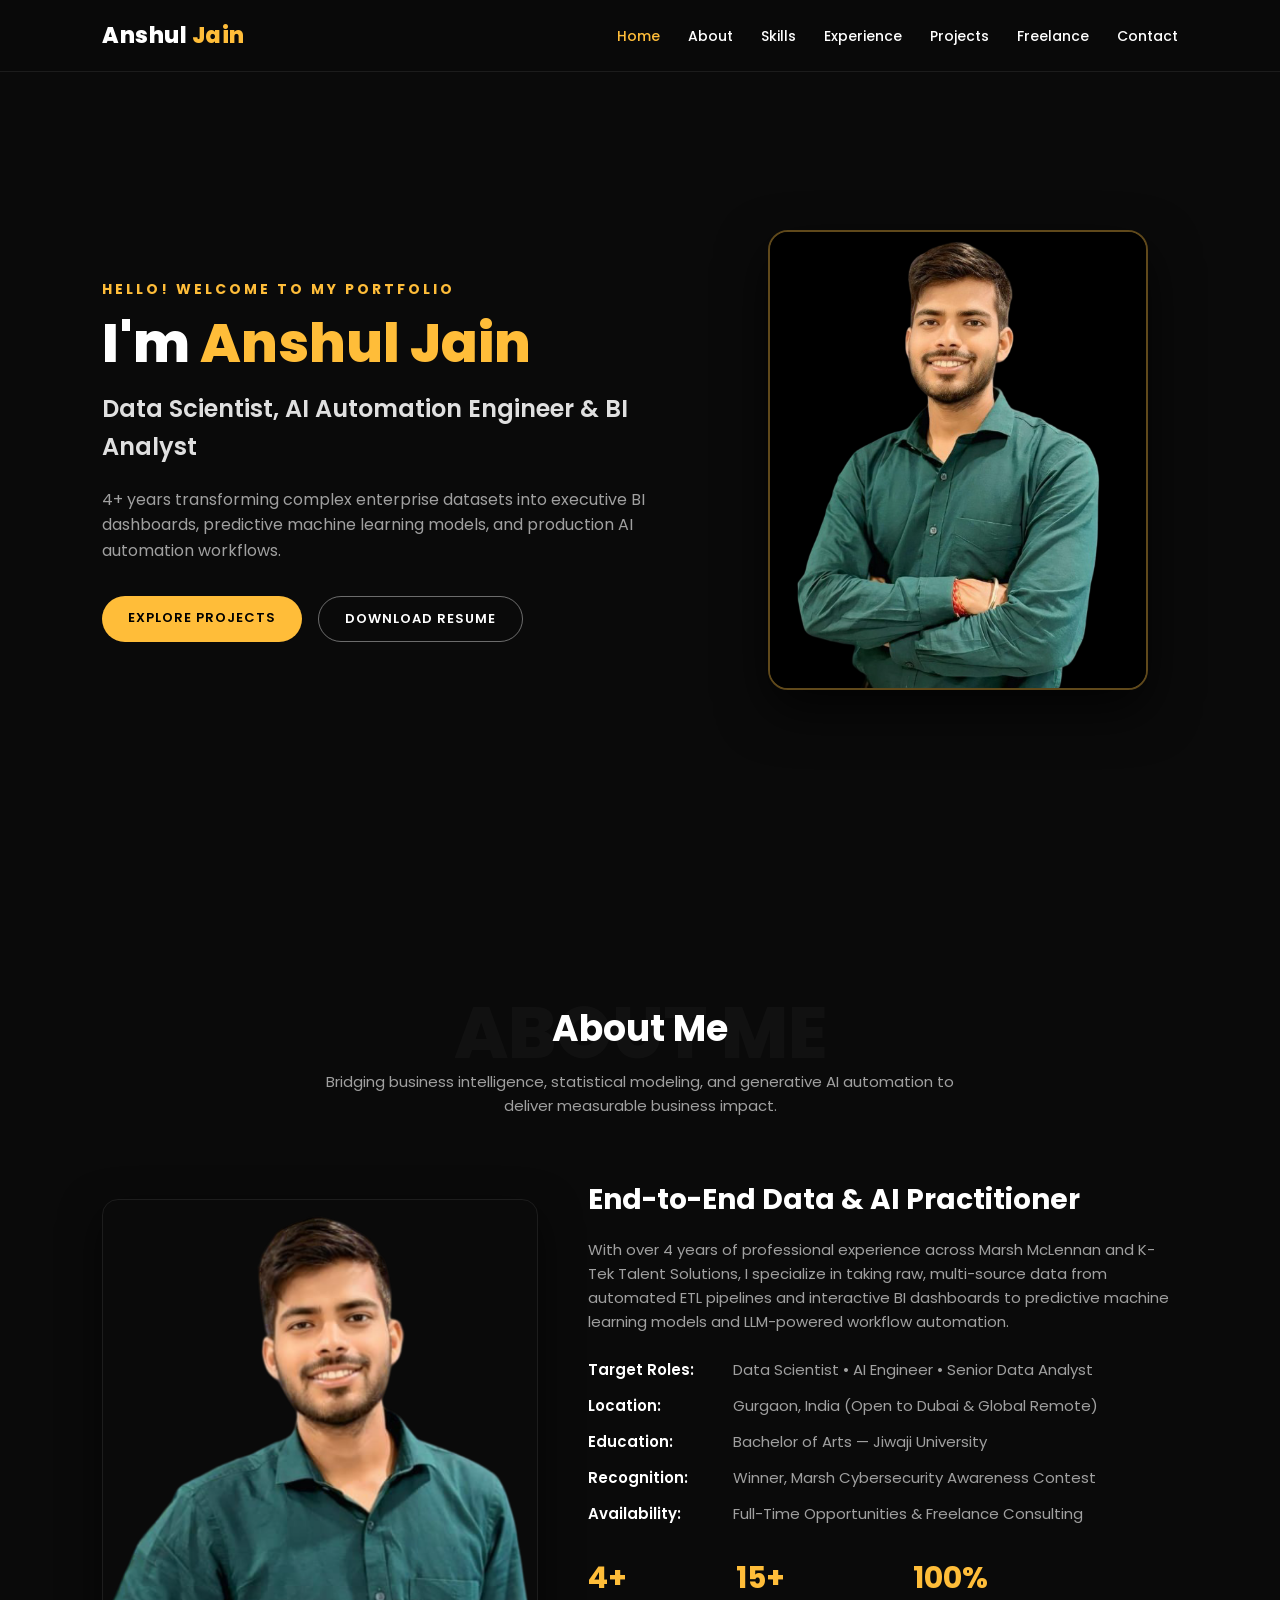
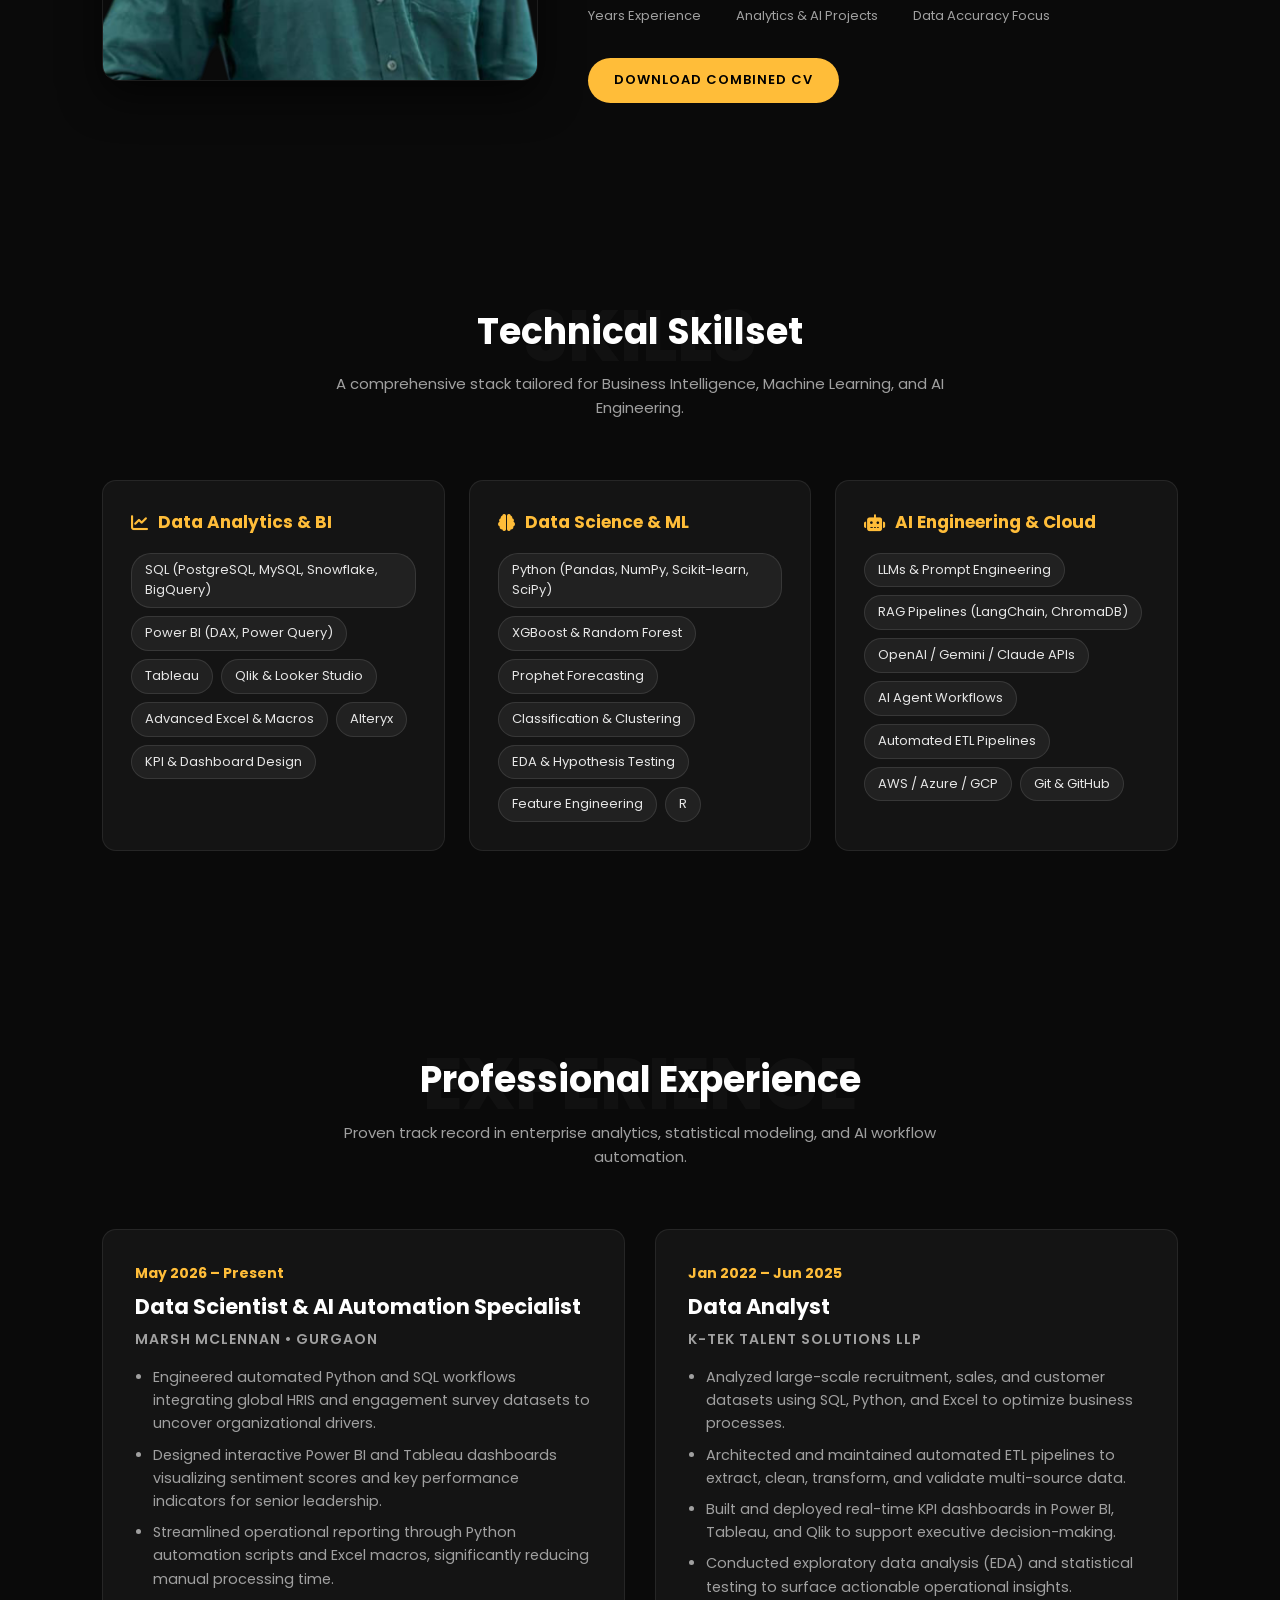
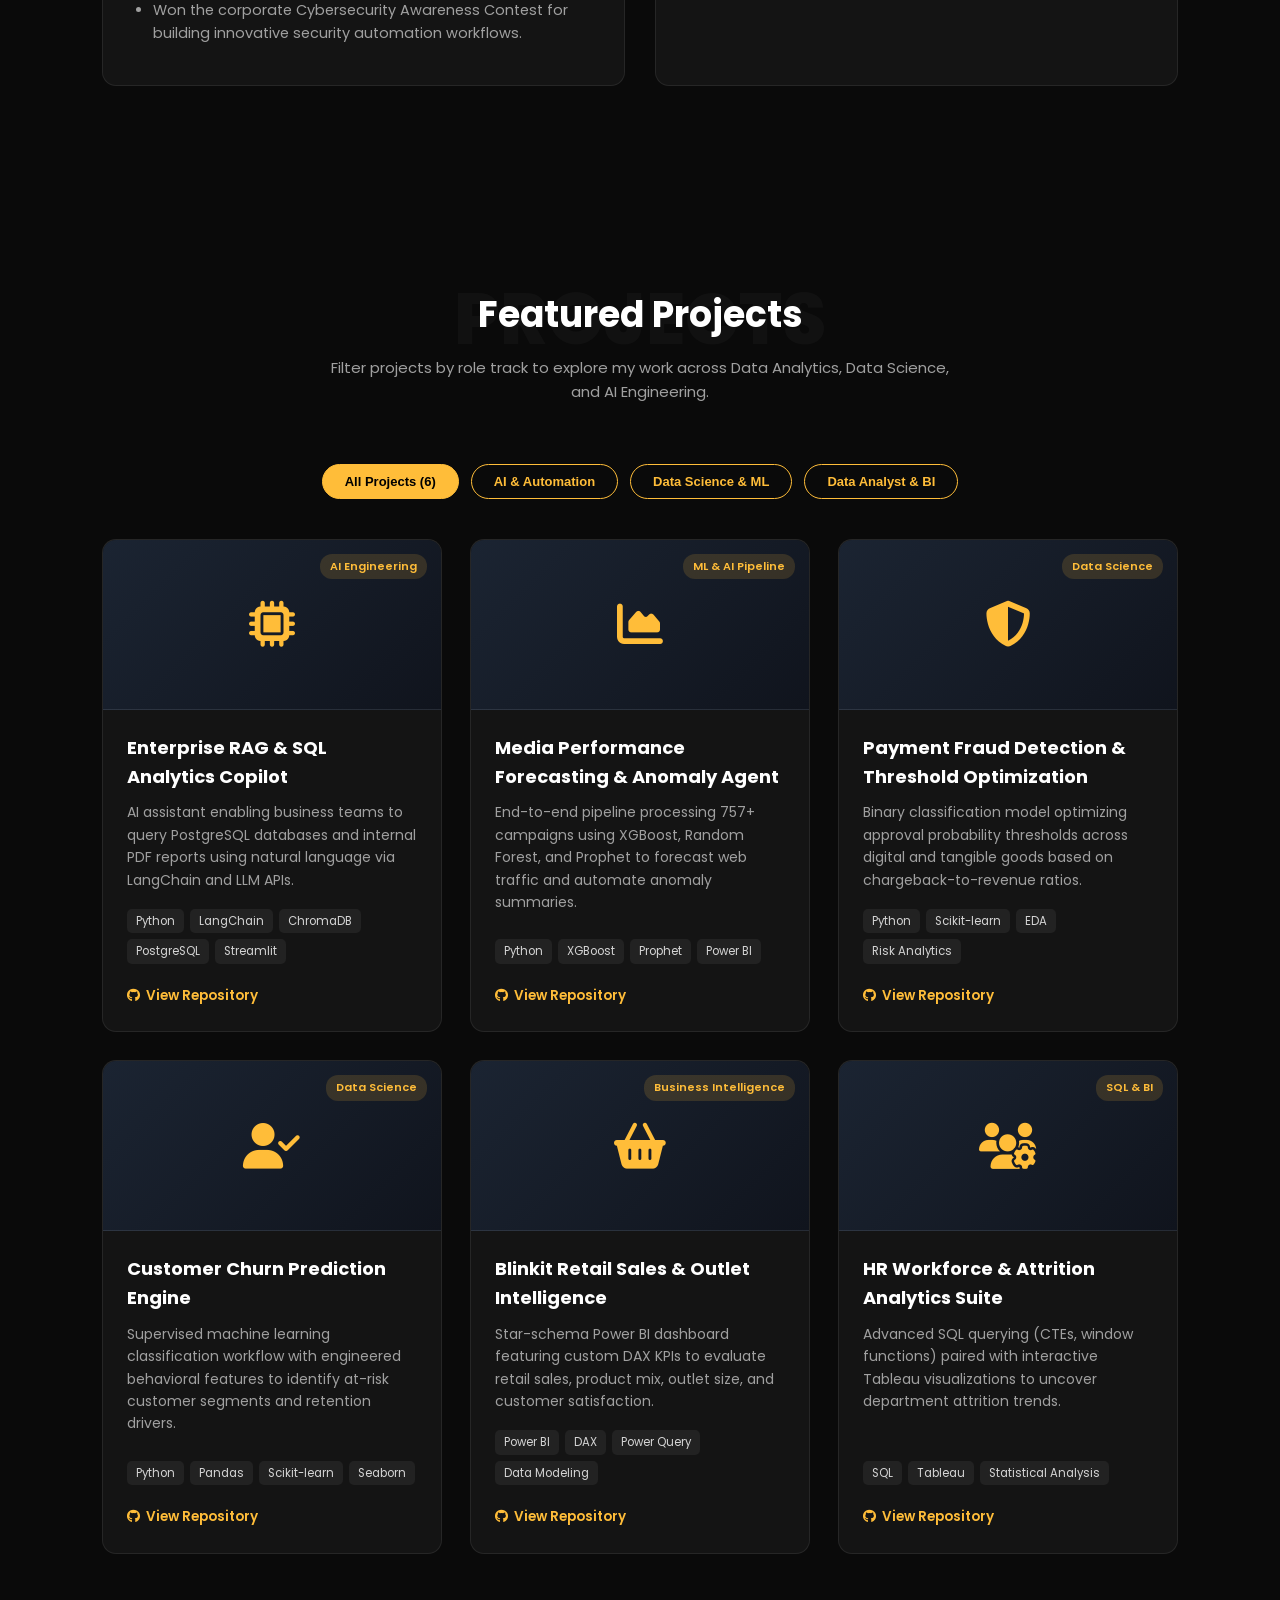
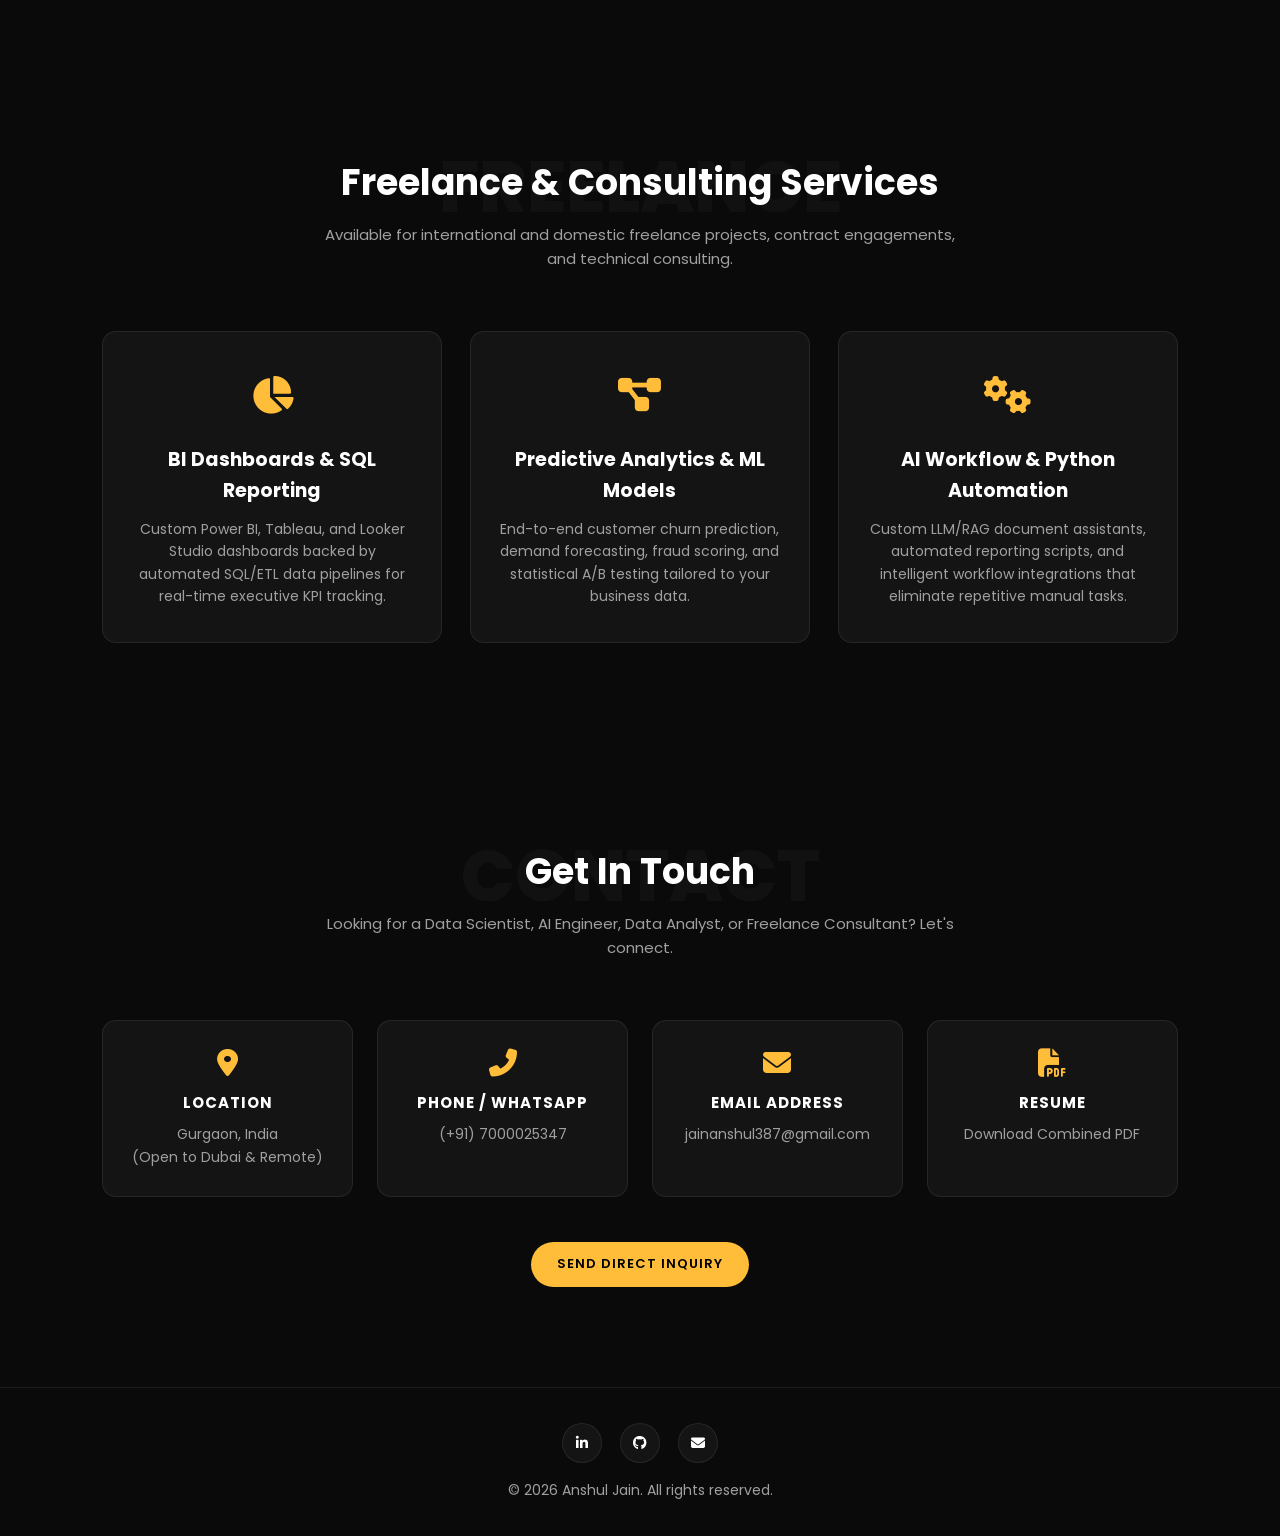
==== commit 3a5a5351: "Fix hero and about photo paths" ====
--- a/index.html
+++ b/index.html
@@ -702,7 +702,7 @@
         </div>
         <div class="hero-image">
             <div class="hero-image-wrapper">
-                <img src="images/photo_2026-11-13_17-31-36.jpg" alt="Anshul Jain - Data Scientist and AI Engineer">
+                <img src="images/photo_2026-11-13_17-31-36.jpg.png" alt="Anshul Jain - Data Scientist and AI Engineer">
             </div>
         </div>
     </section>
@@ -716,7 +716,7 @@
         </div>
         <div class="about-grid">
             <div class="about-img-box">
-                <img src="images/photo_2026-11-13_17-31-21.jpg" alt="Anshul Jain Consulting">
+                <img src="images/photo_2026-11-13_17-31-21.jpg.png" alt="Anshul Jain Consulting">
             </div>
             <div class="about-details">
                 <h3>End-to-End Data &amp; AI Practitioner</h3>
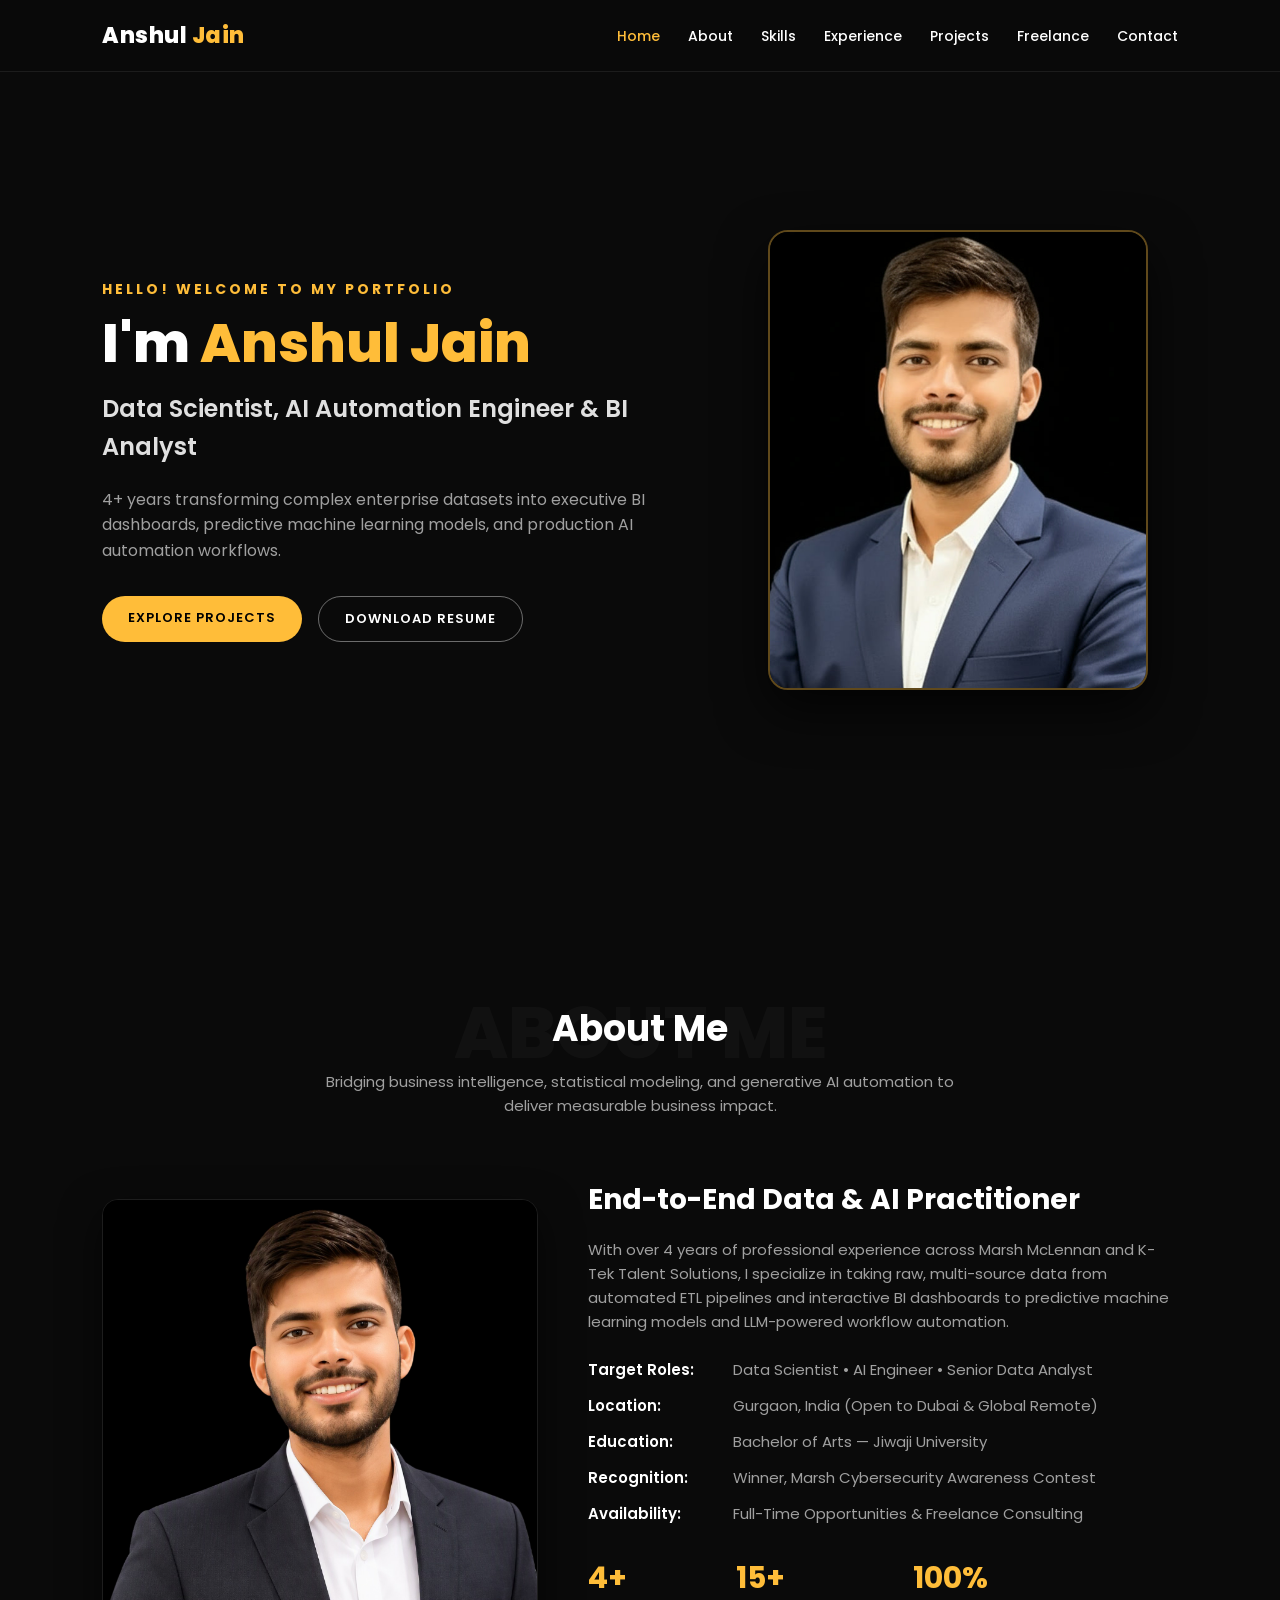
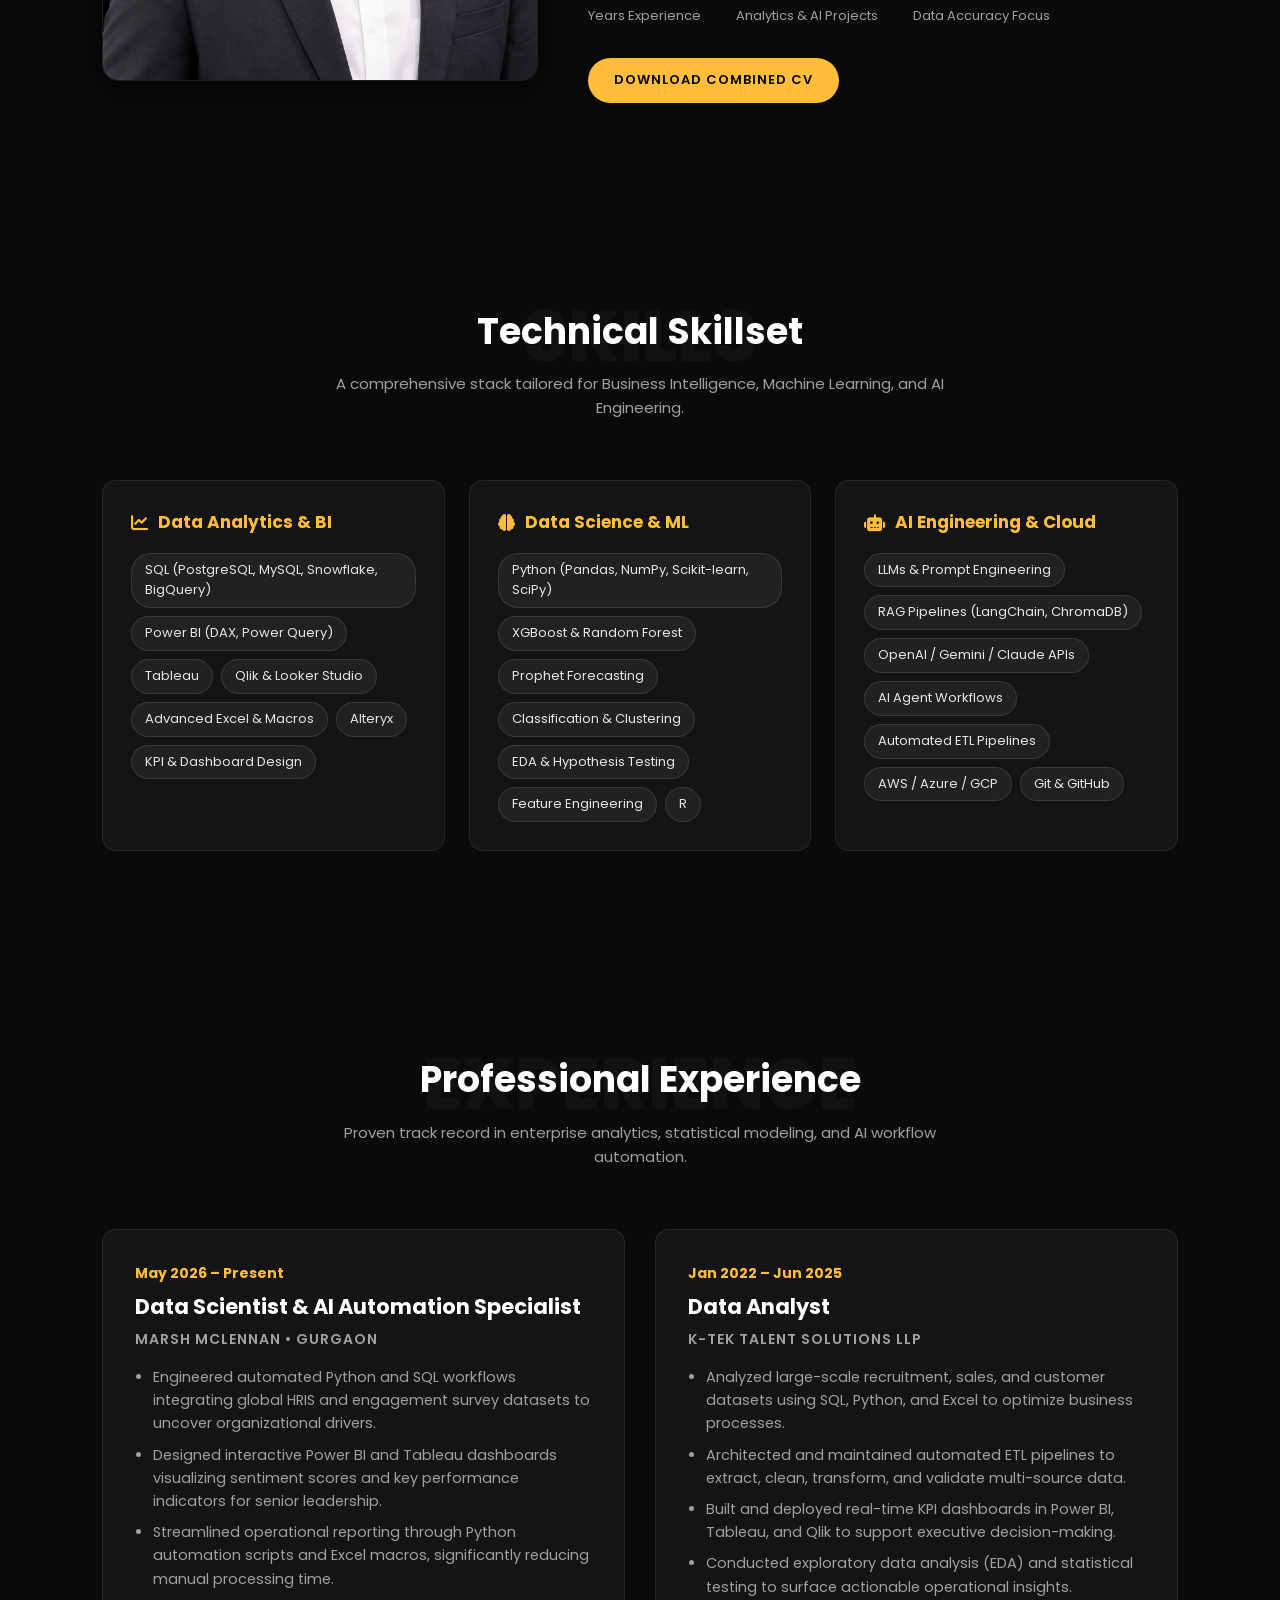
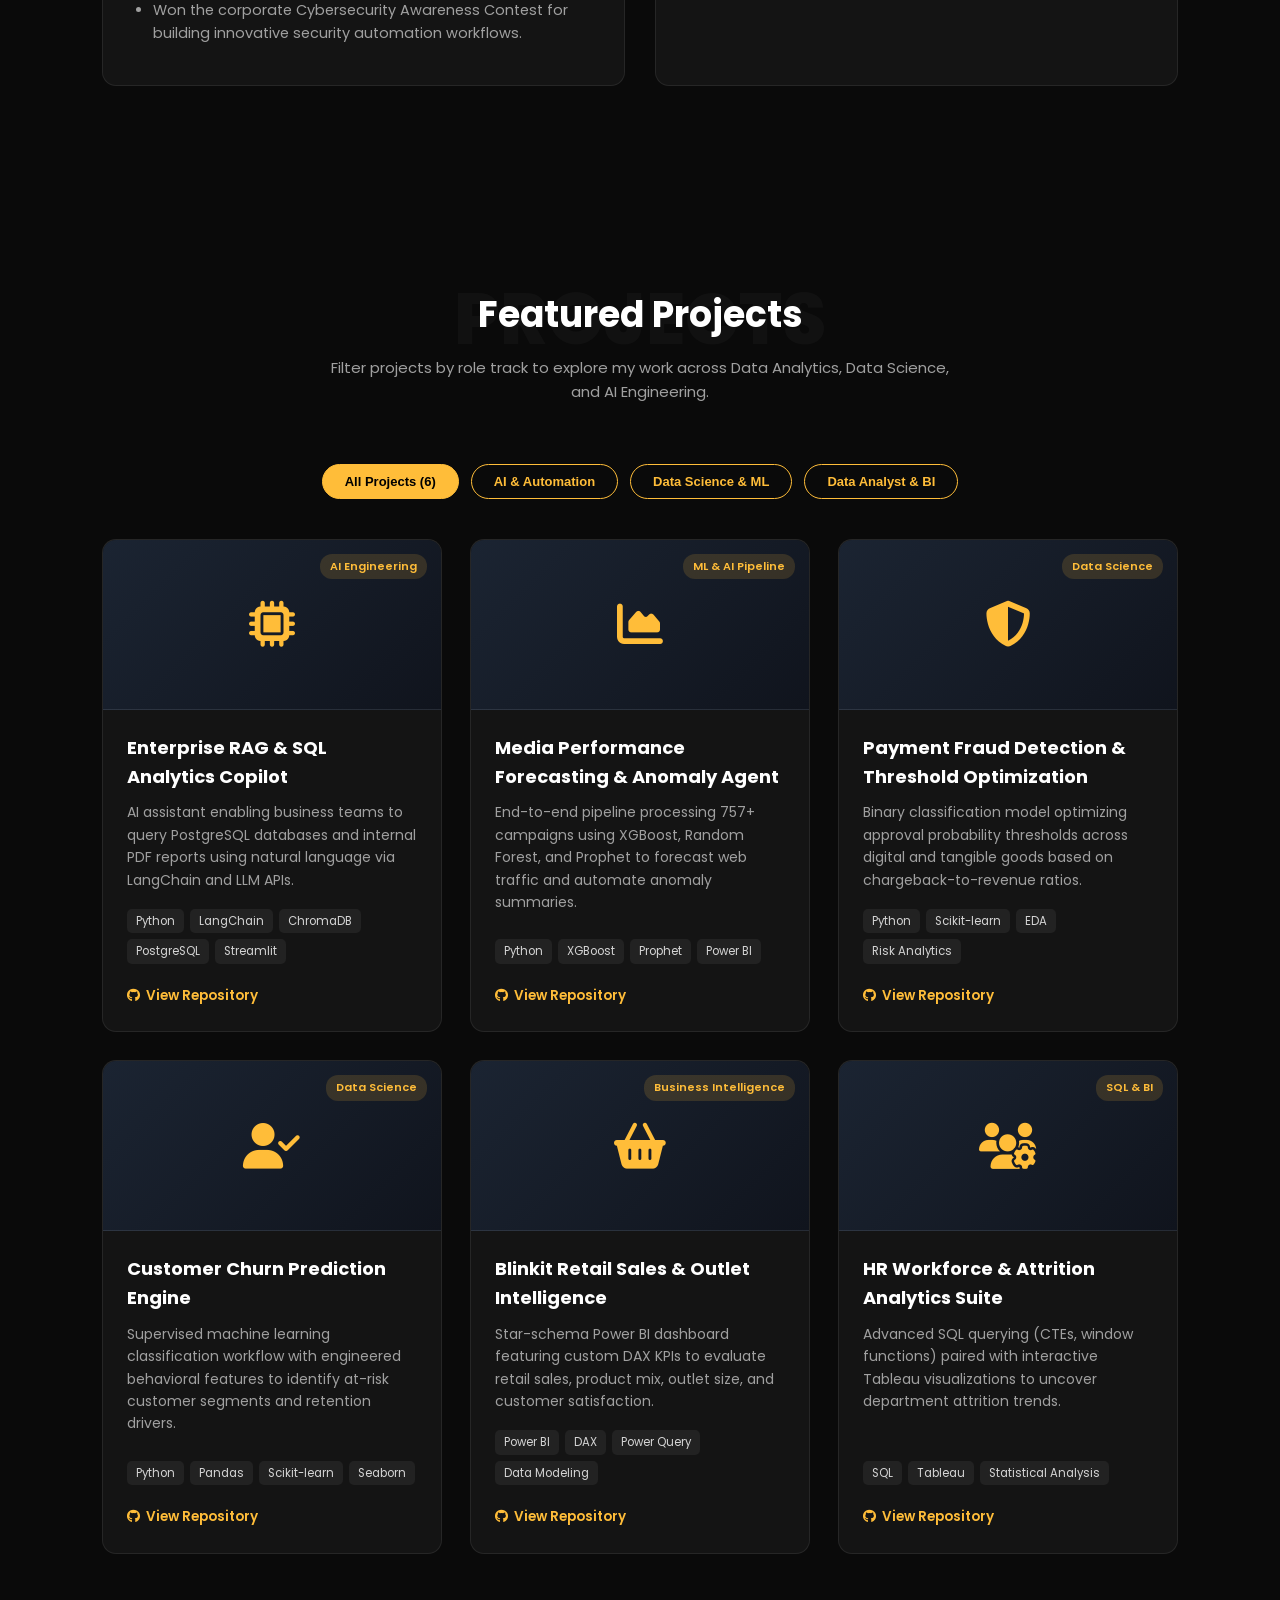
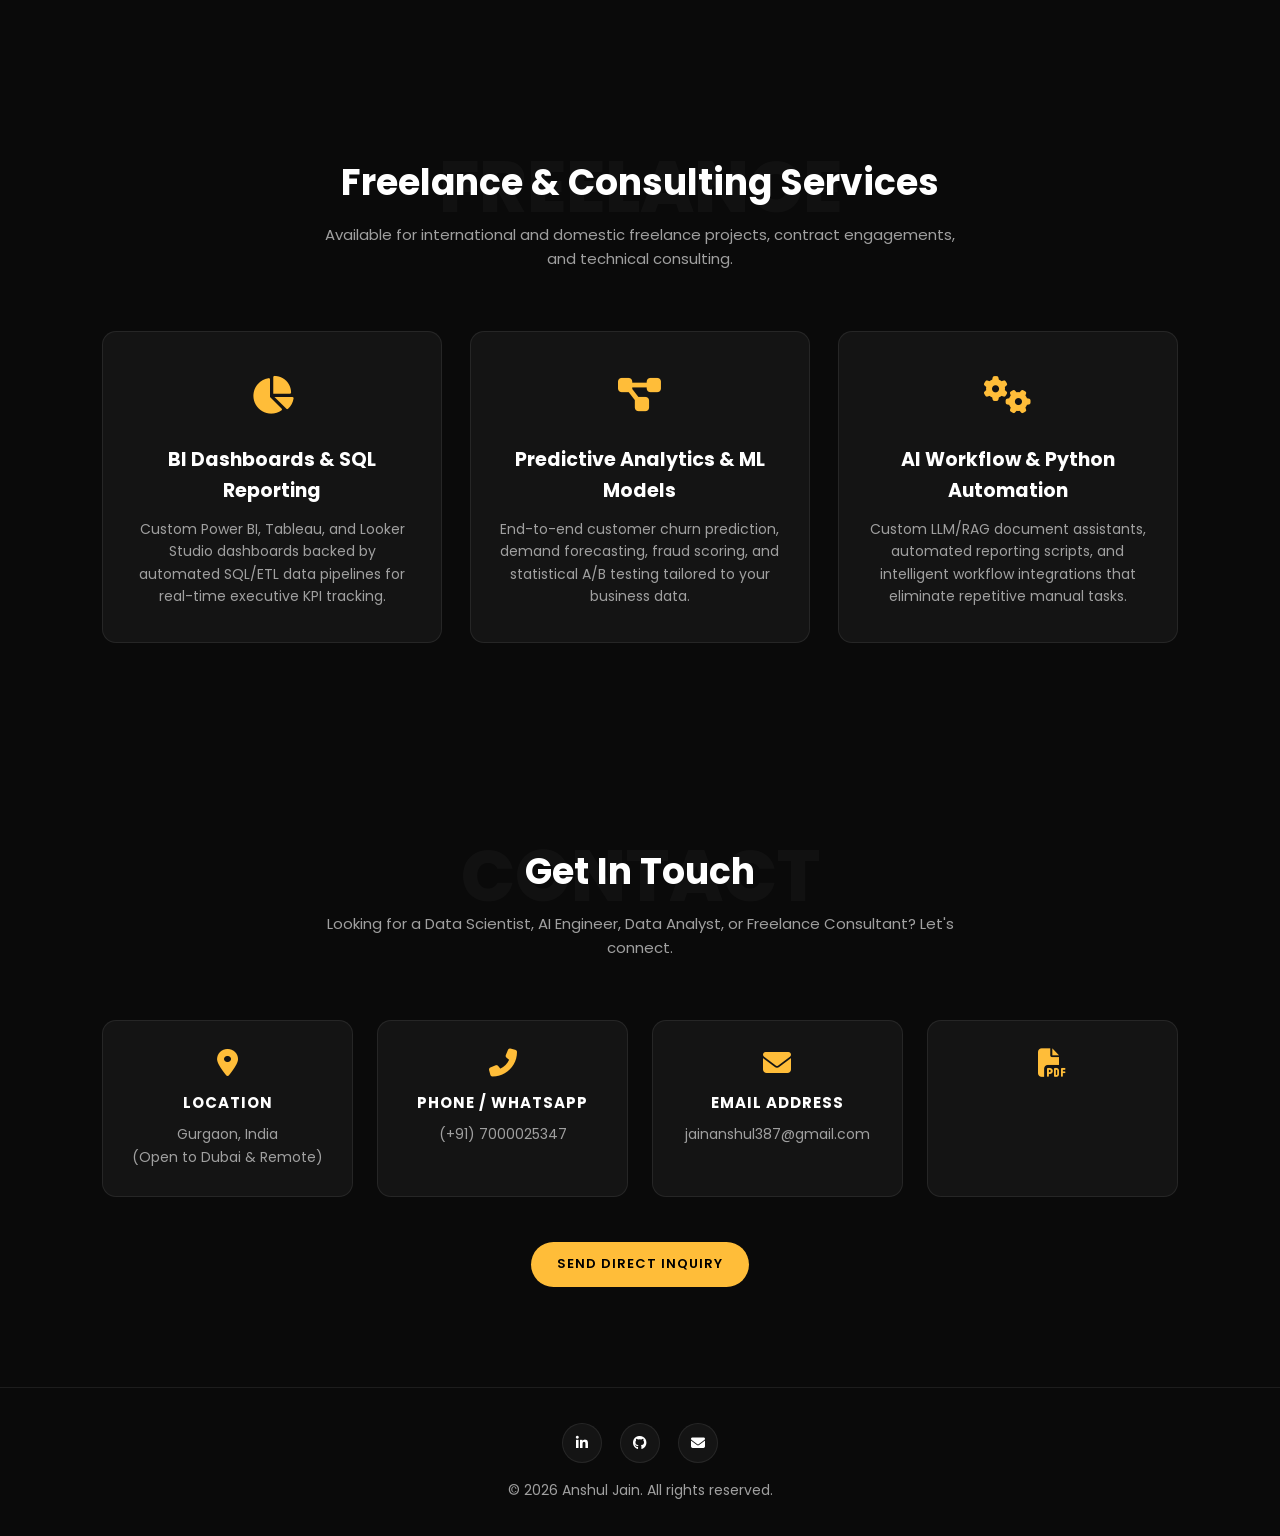
==== commit ac66dfdc: "Update index.html" ====
--- a/index.html
+++ b/index.html
@@ -744,7 +744,7 @@
                         <span>Data Accuracy Focus</span>
                     </div>
                 </div>
-                <a href="assets/Anshul_Jain_Resume.pdf" target="_blank" class="btn btn-primary">Download Combined CV</a>
+            <a href="assets/Anshul_Jain_Resume.pdf" target="_blank" class="btn btn-primary">Download Combined CV</a>
             </div>
         </div>
     </section>
@@ -1024,8 +1024,8 @@
             </div>
             <div class="contact-box">
                 <i class="fas fa-file-pdf"></i>
-                <h4>Resume</h4>
-                <p><a href="assets/Anshul_Jain_Resume.pdf" target="_blank">Download Combined PDF</a></p>
+               
+                
             </div>
         </div>
         <div style="text-align: center;">
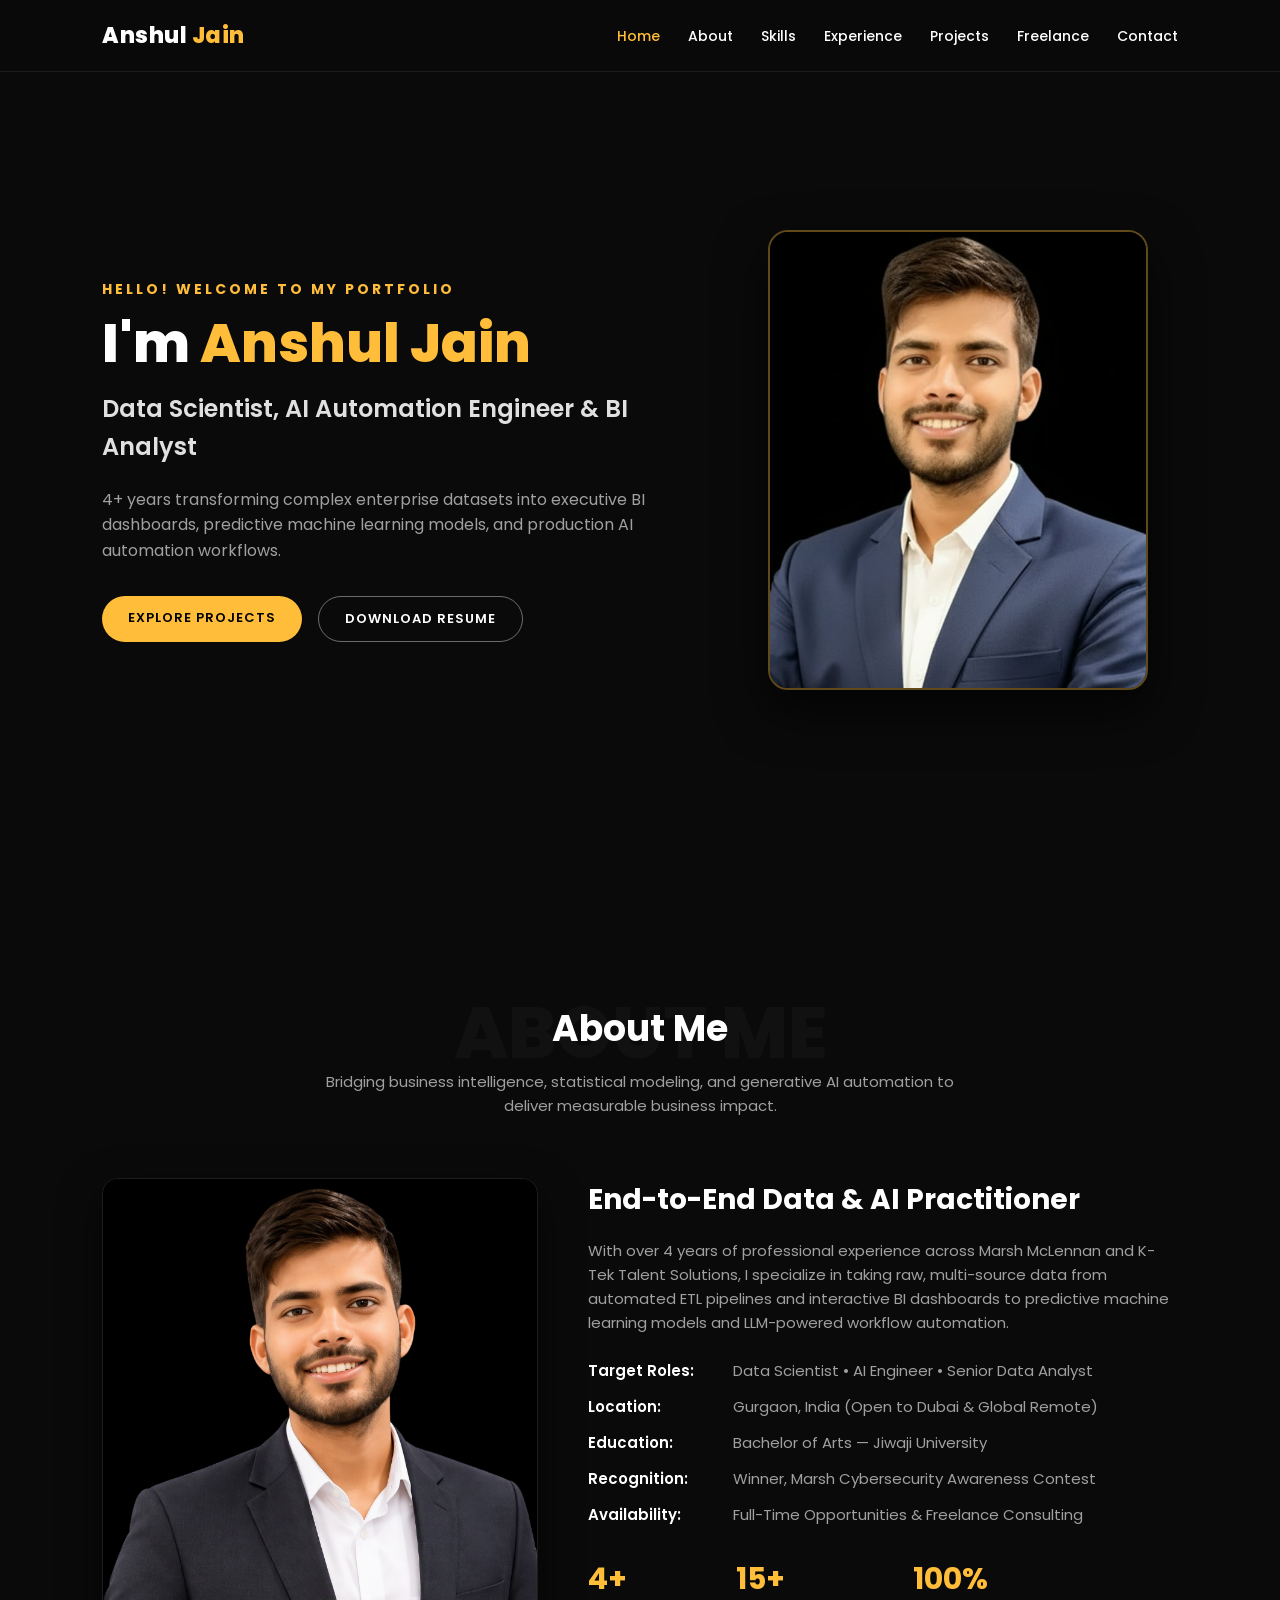
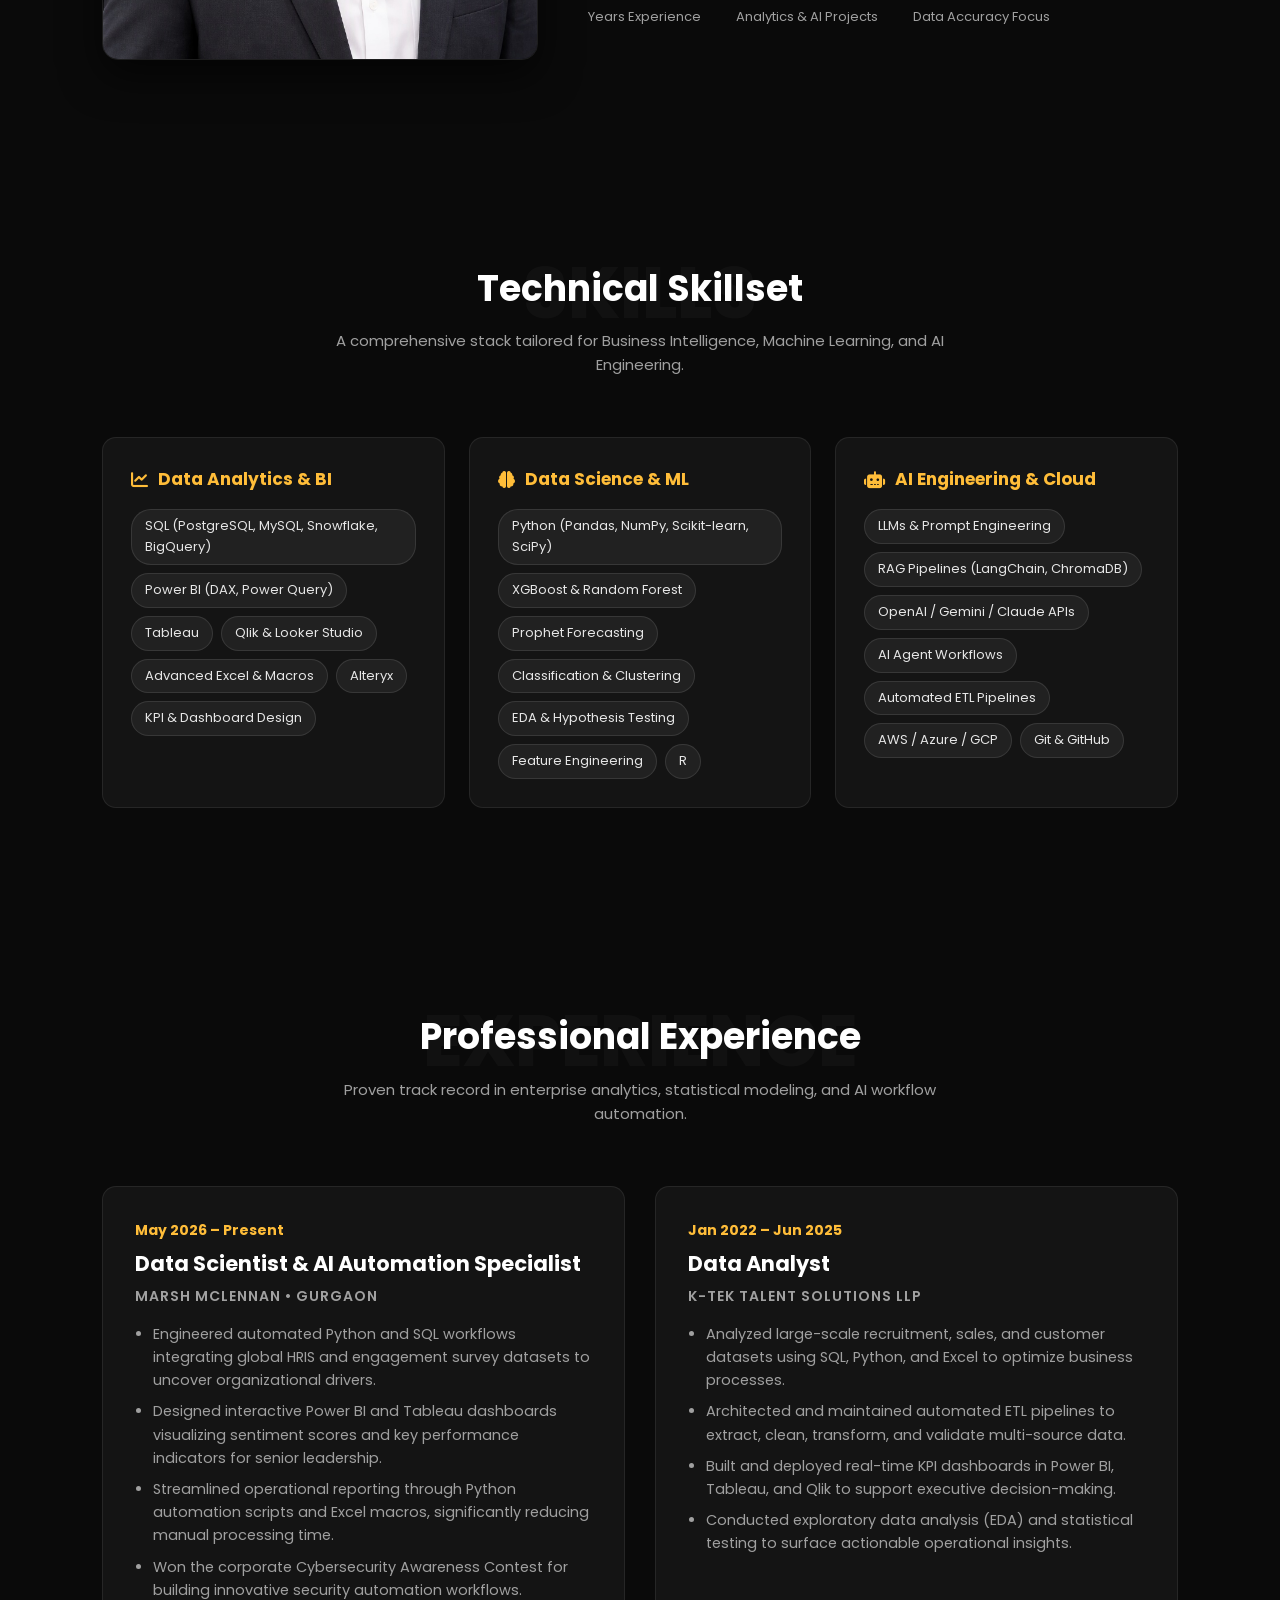
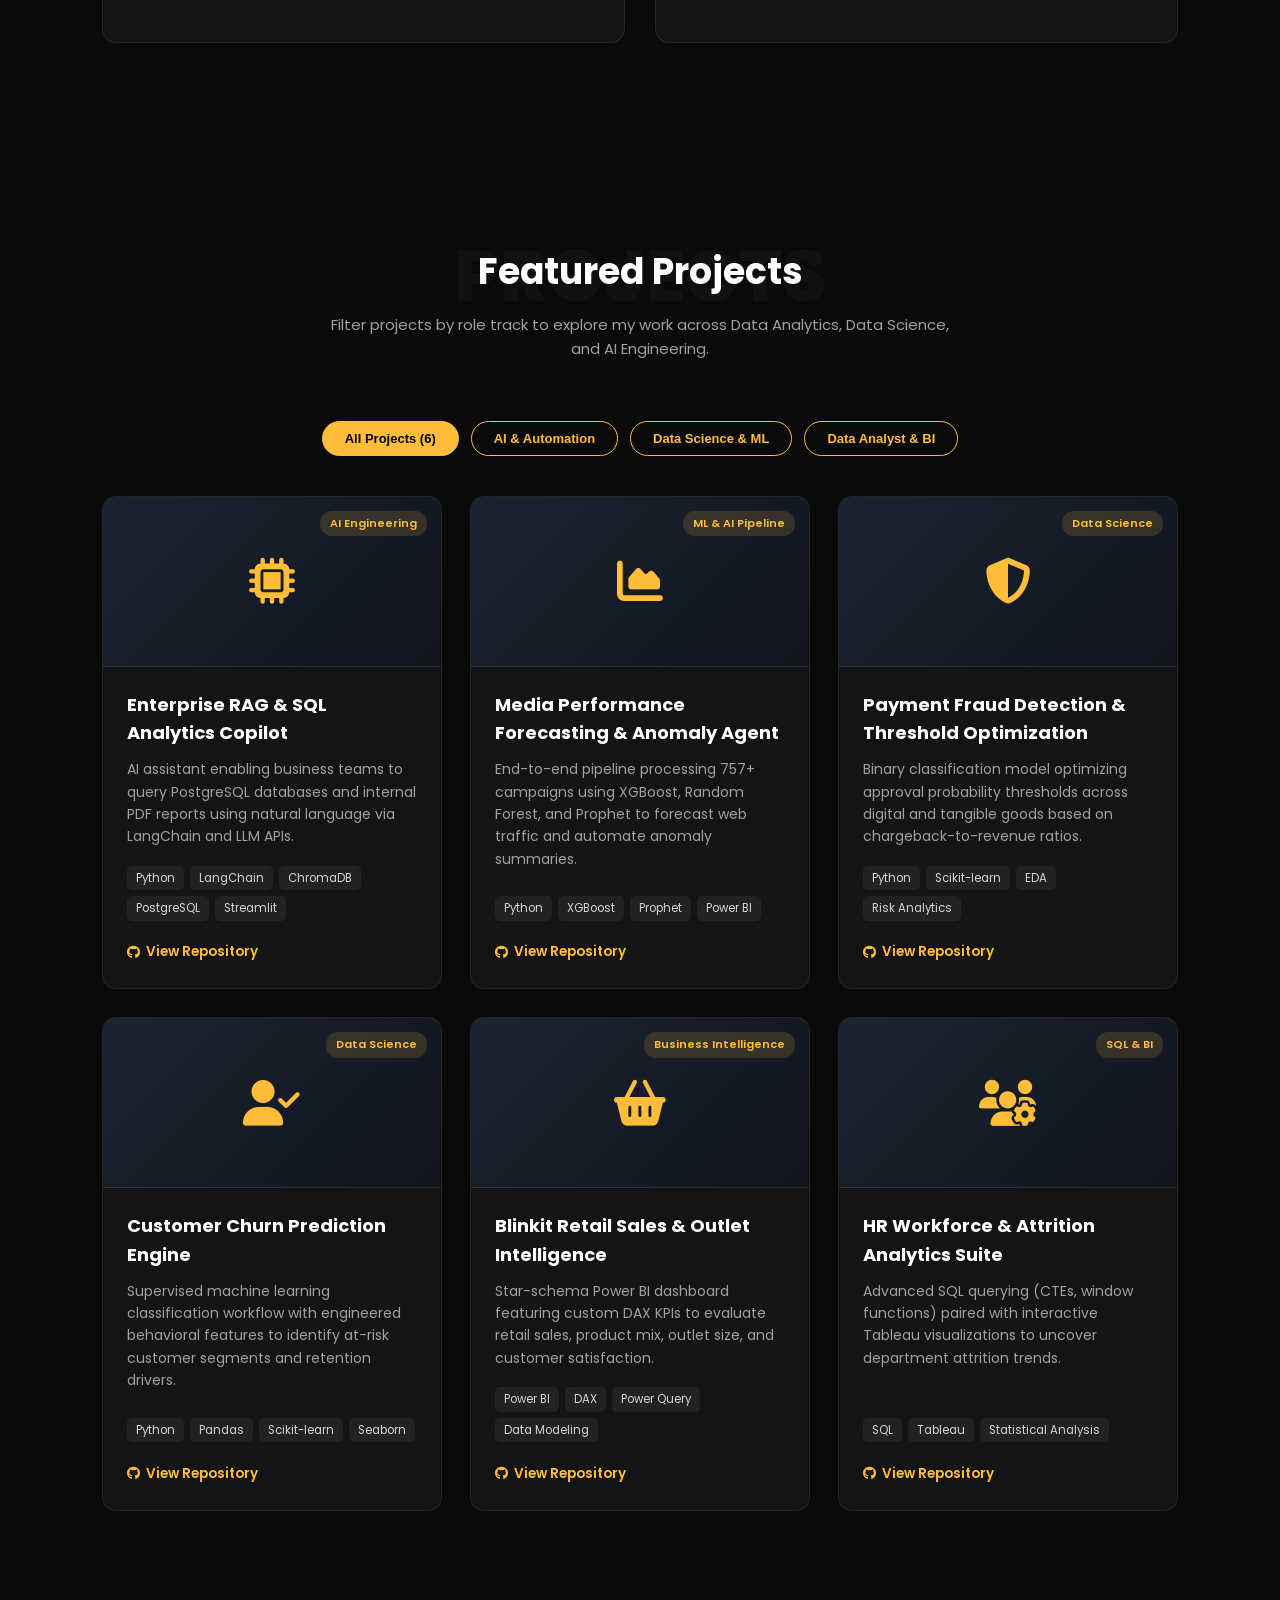
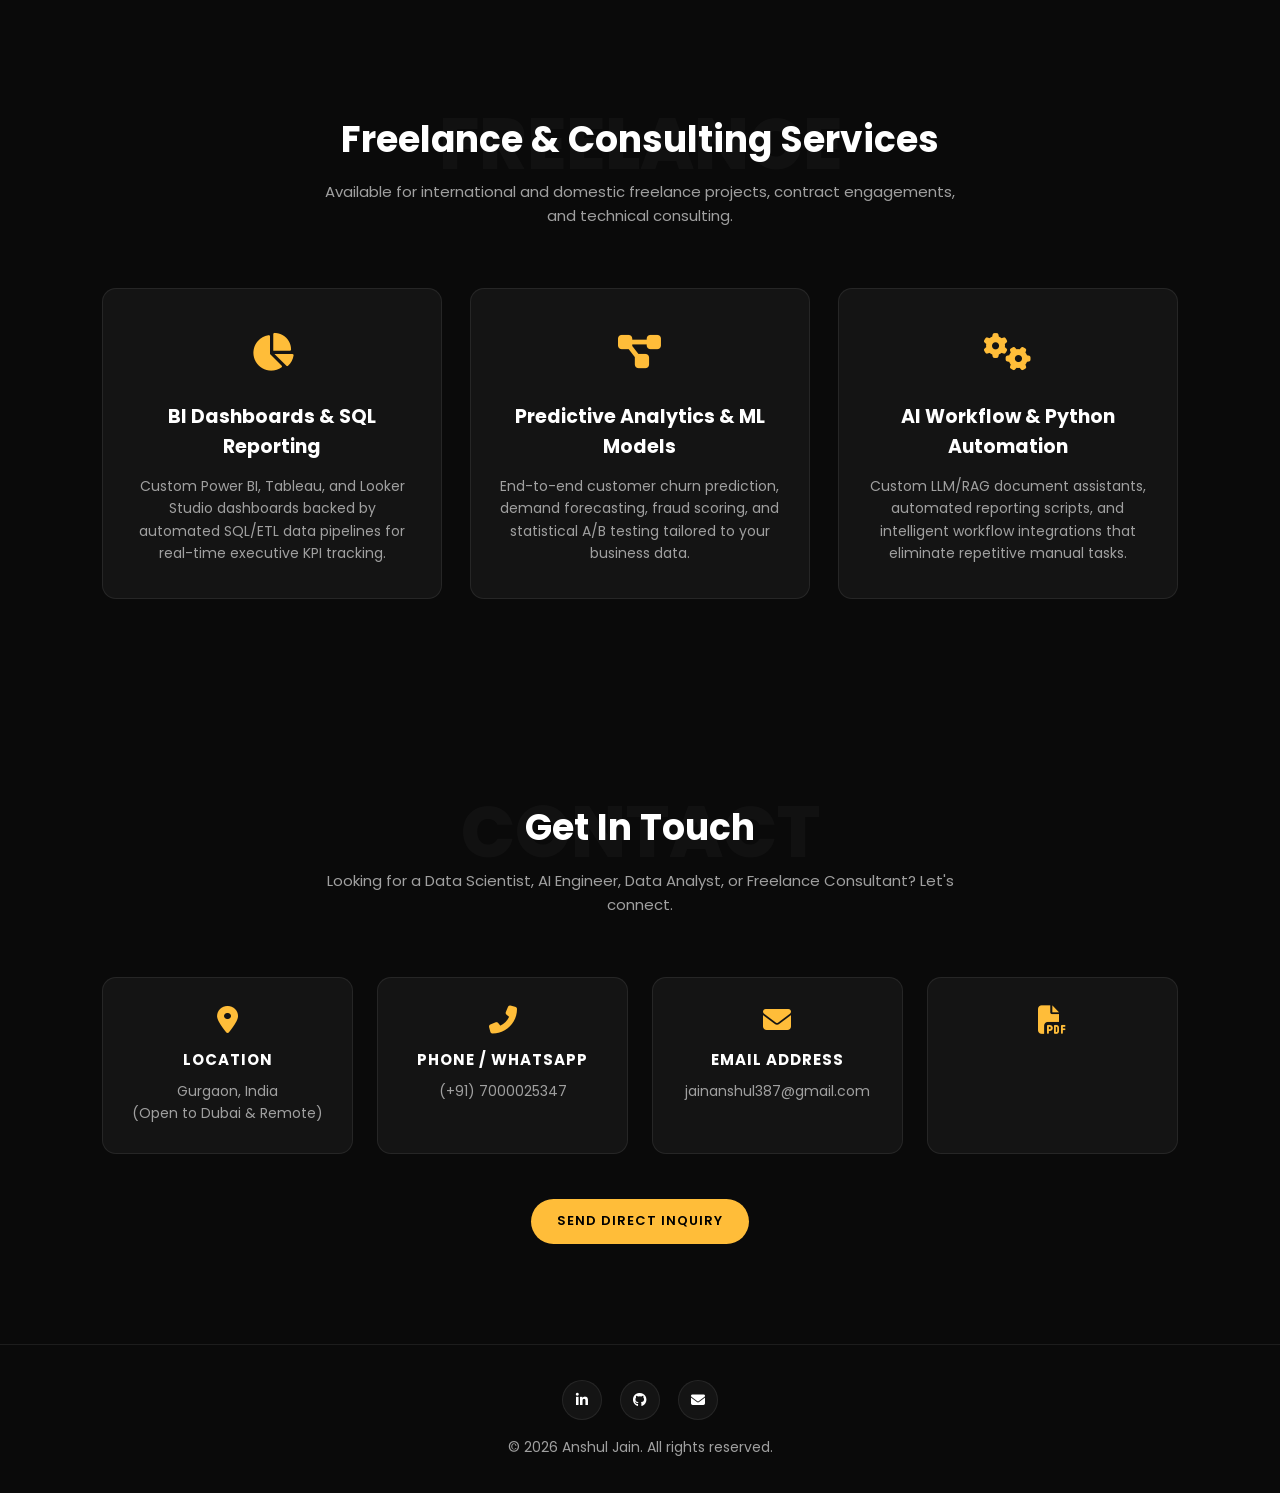
==== commit 6c921228: "Remove duplicate combined CV download button" ====
--- a/index.html
+++ b/index.html
@@ -744,7 +744,6 @@
                         <span>Data Accuracy Focus</span>
                     </div>
                 </div>
-            <a href="assets/Anshul_Jain_Resume.pdf" target="_blank" class="btn btn-primary">Download Combined CV</a>
             </div>
         </div>
     </section>
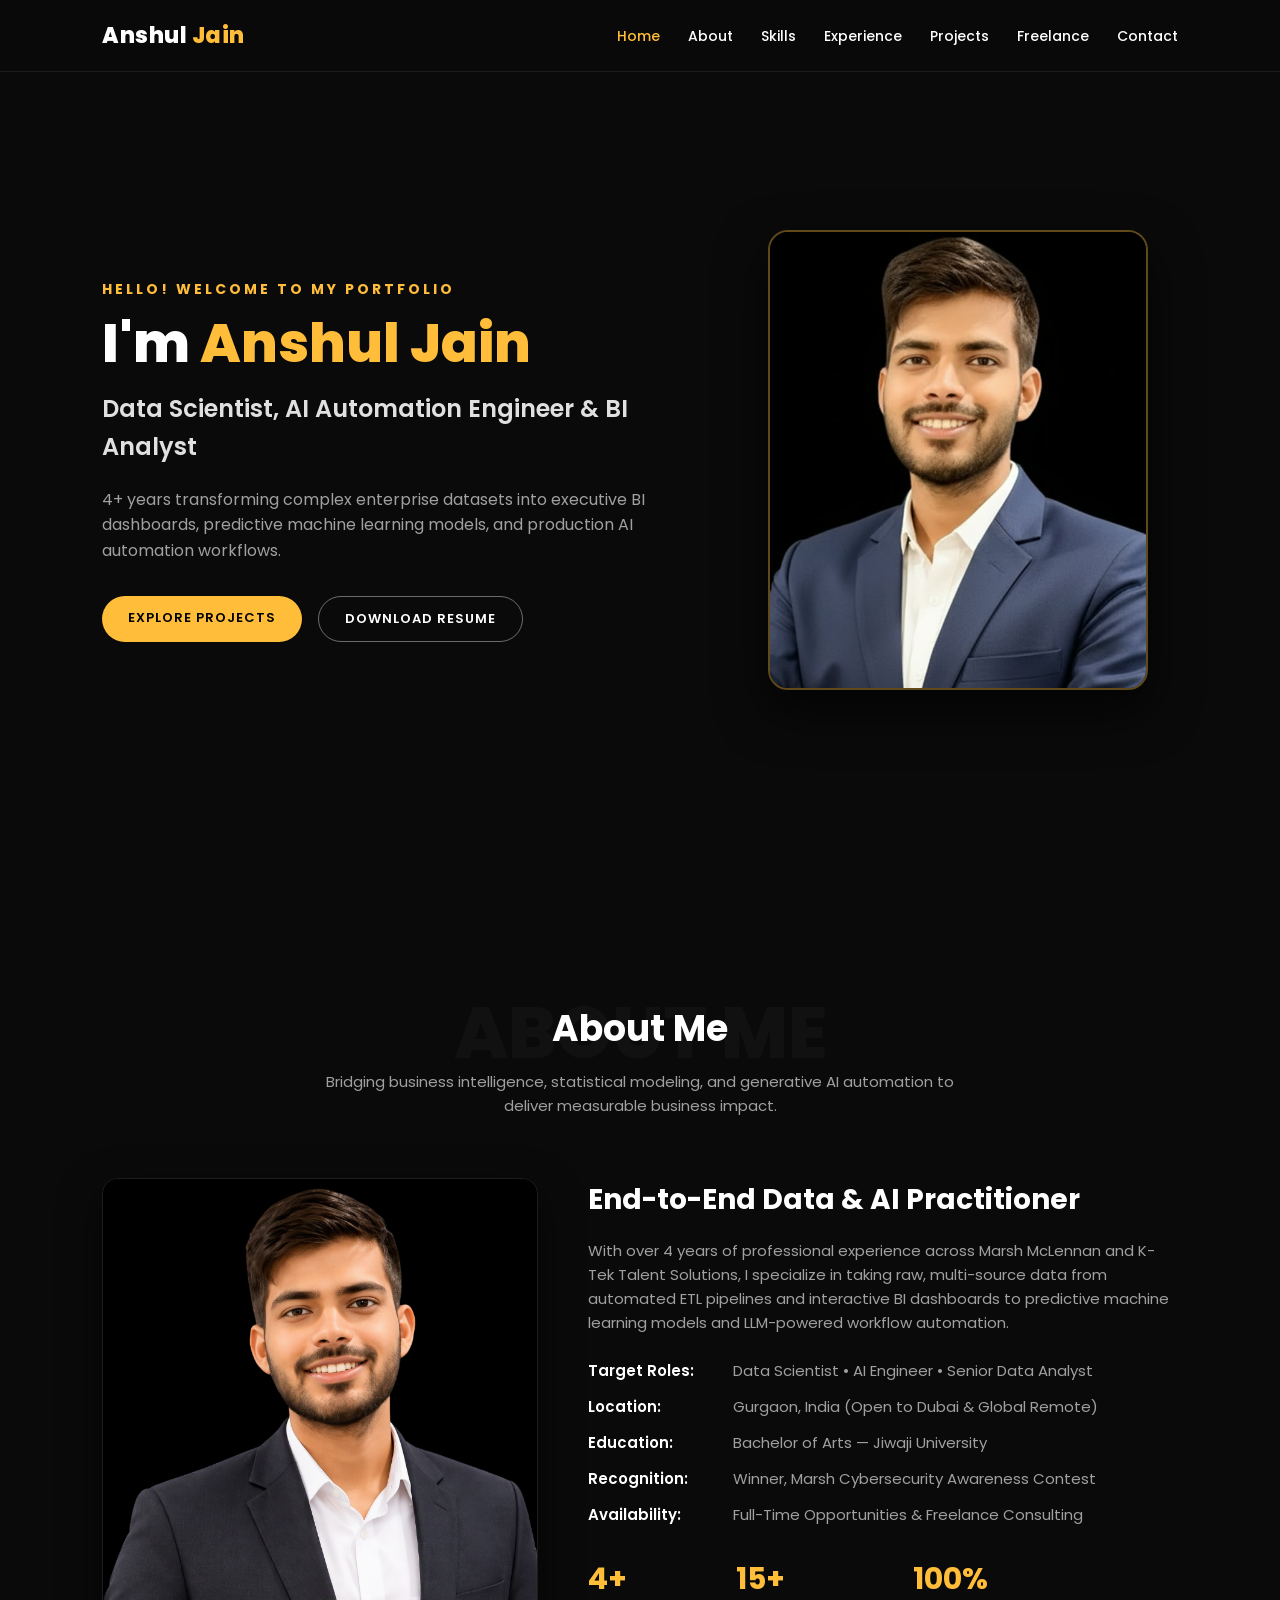
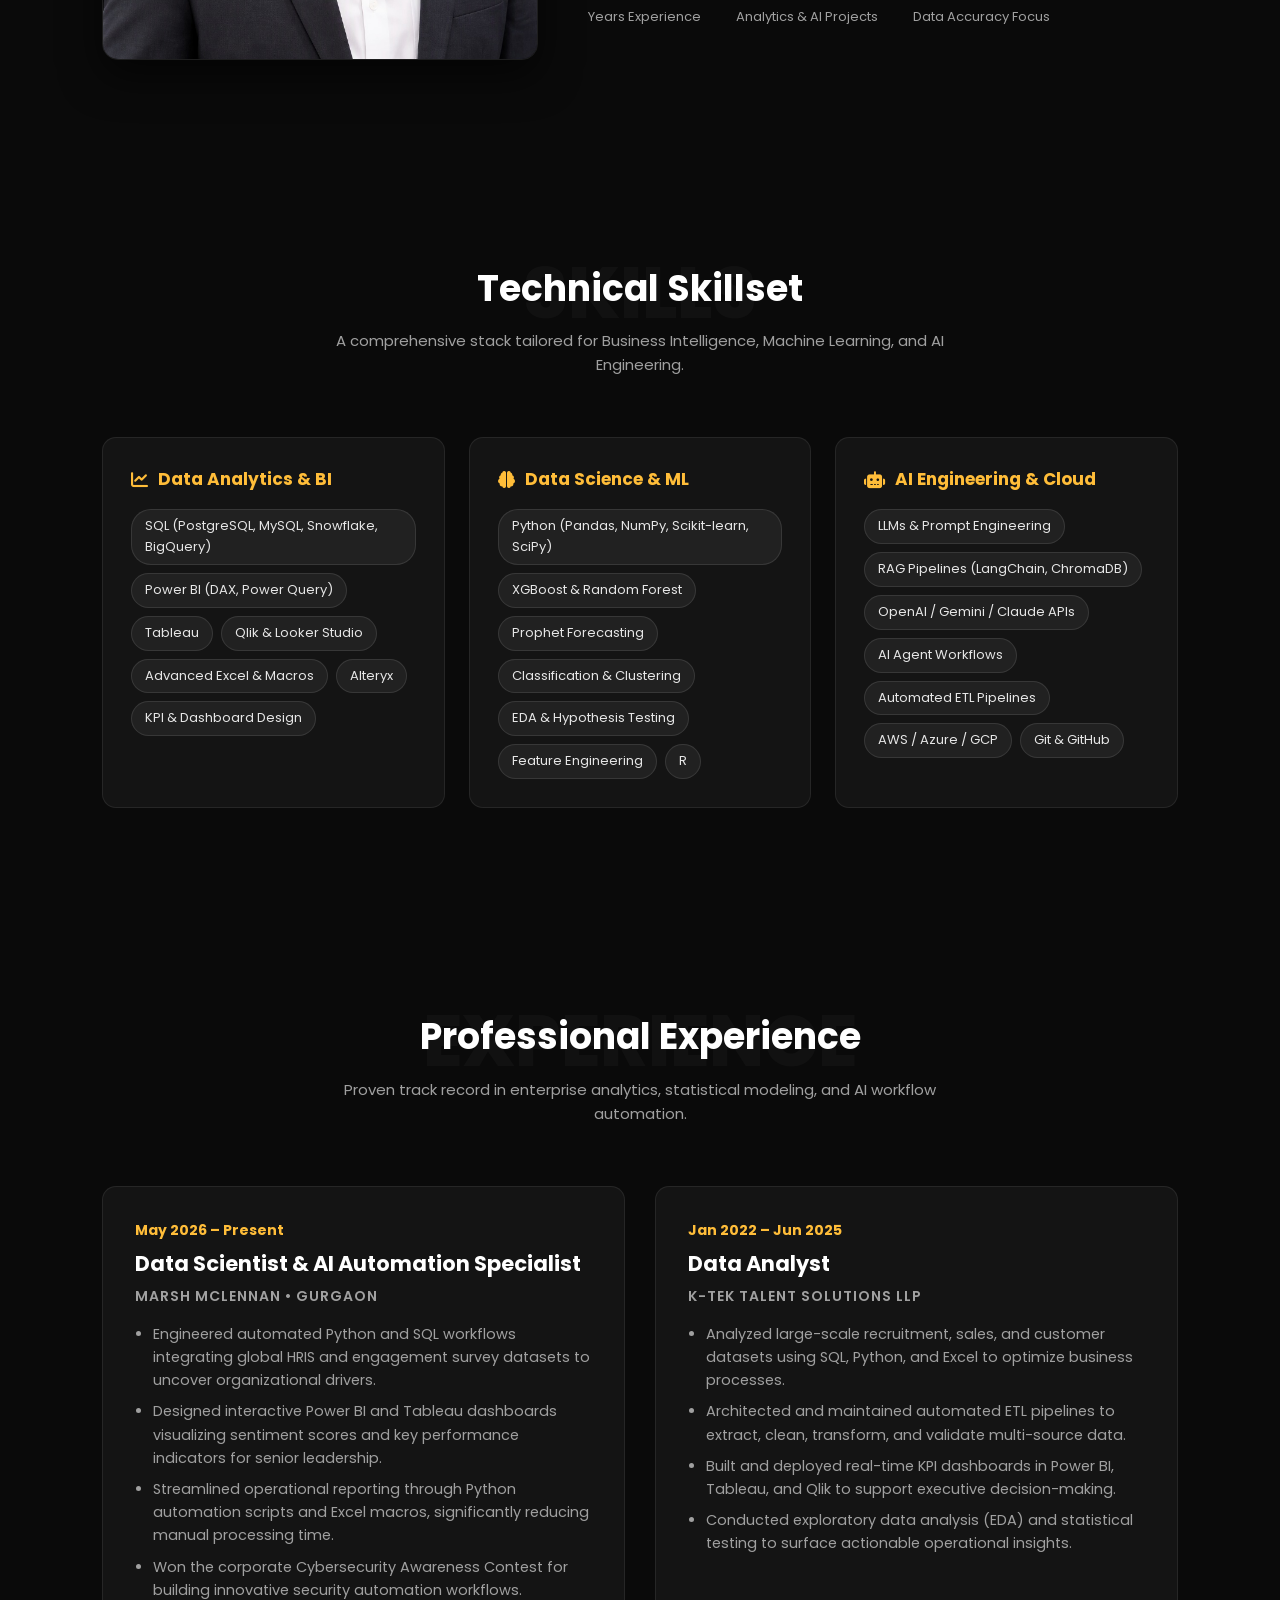
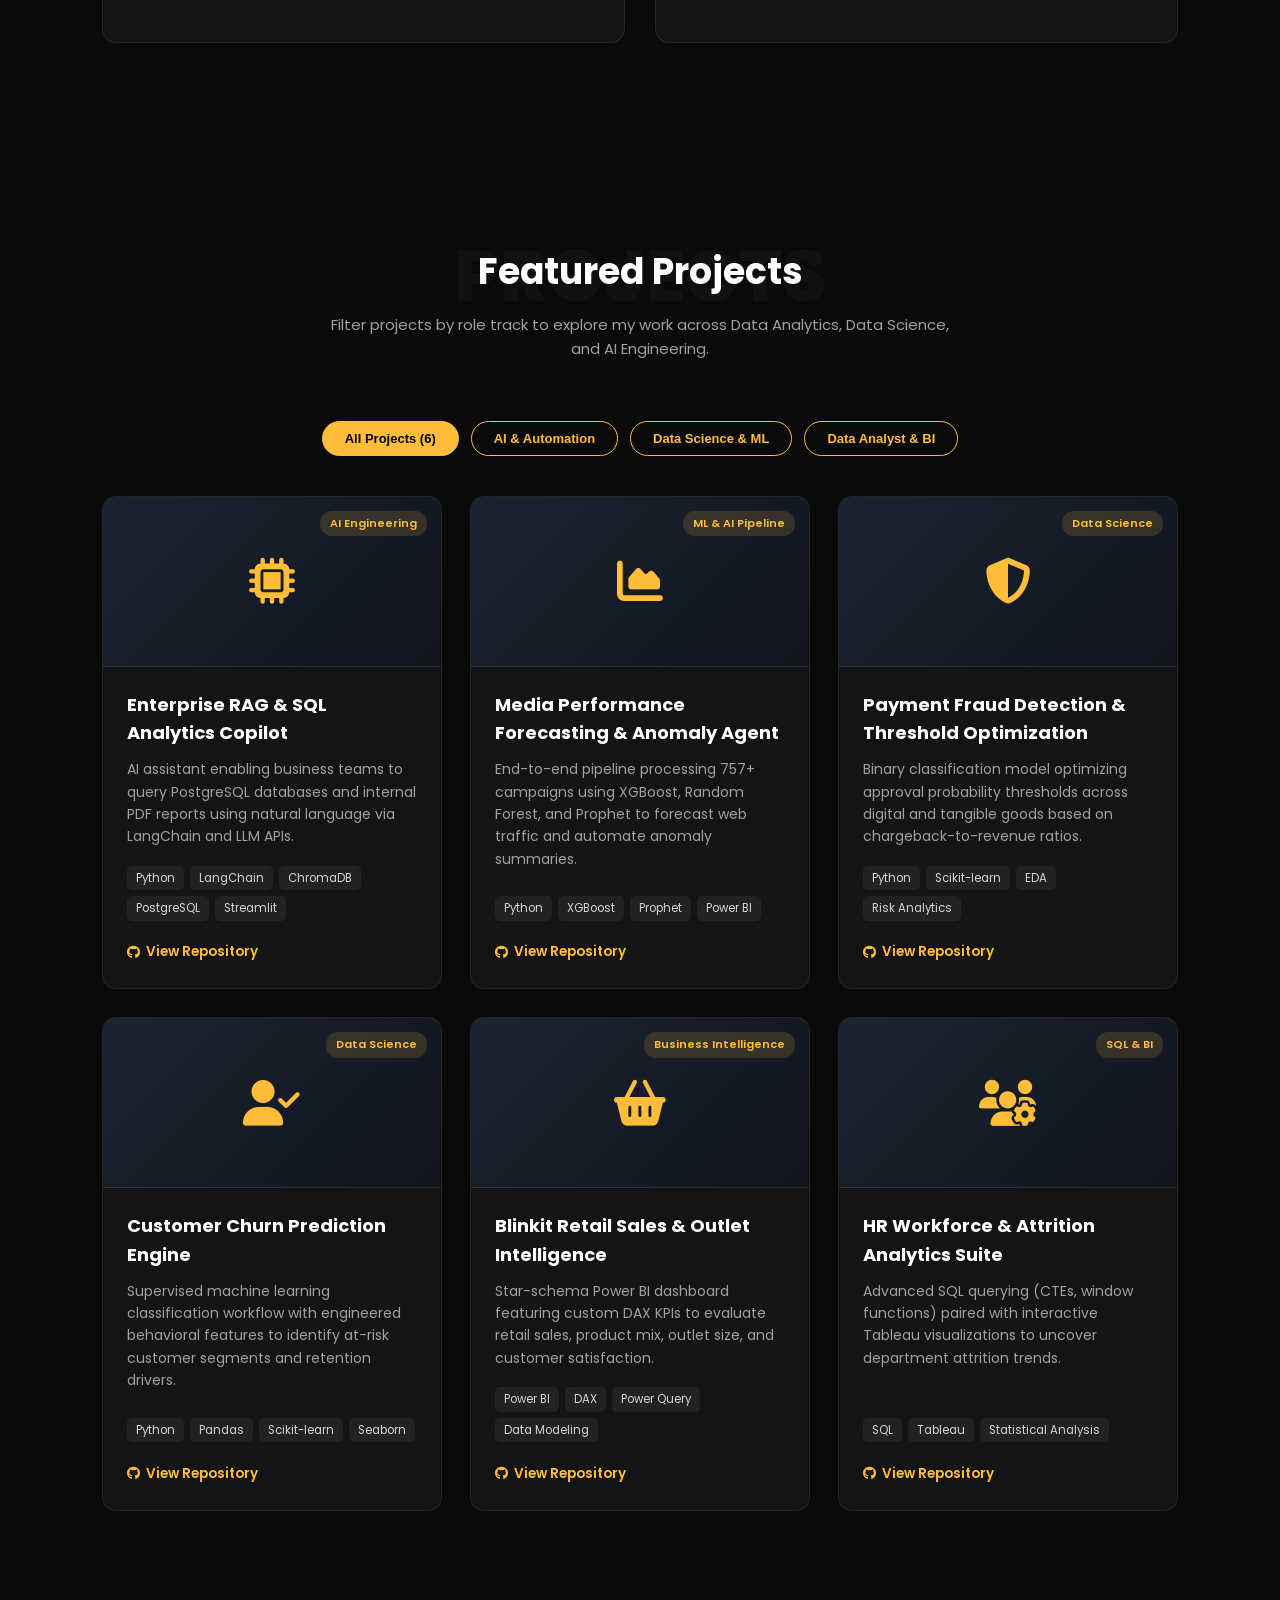
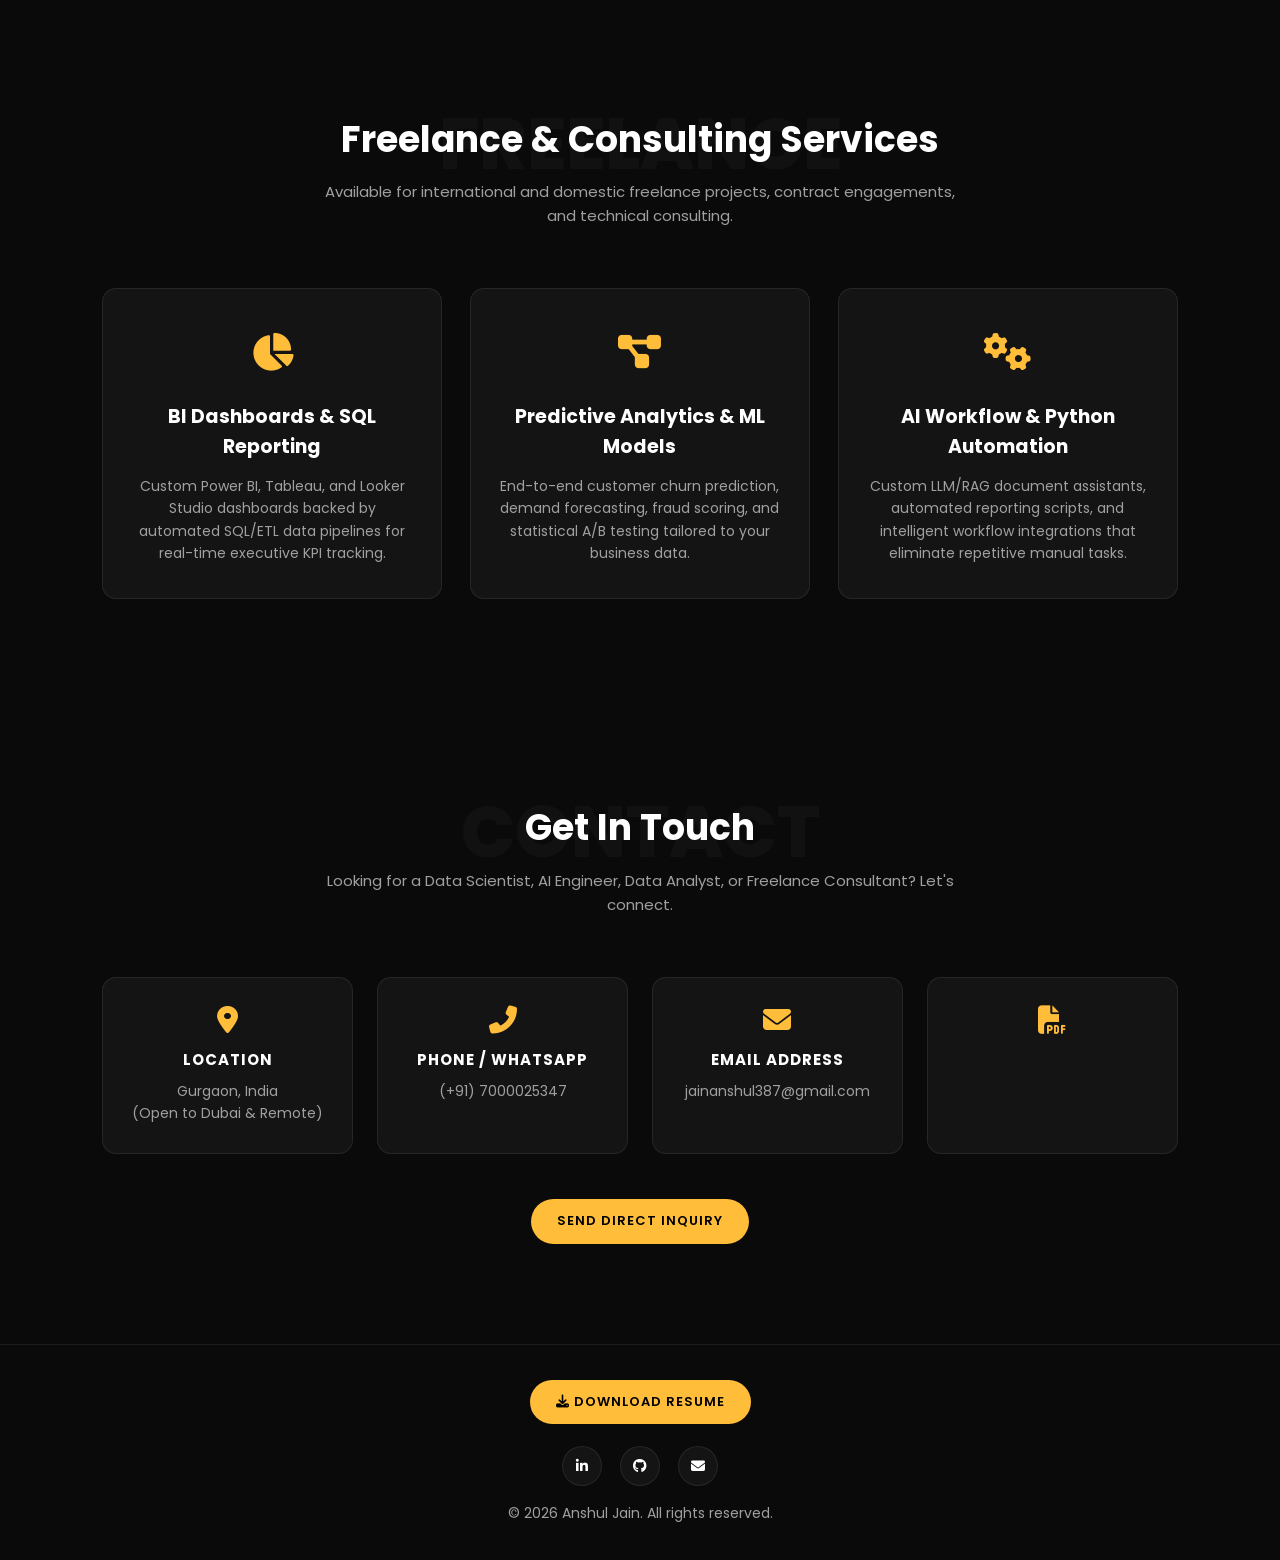
==== commit d9bd07bb: "Add resume download button to portfolio footer" ====
--- a/index.html
+++ b/index.html
@@ -1034,6 +1034,11 @@
 
     <!-- Footer -->
     <footer>
+        <div style="margin-bottom: 22px;">
+            <a href="assets/resume/Anshul_Jain_Resume.pdf" class="btn btn-primary" target="_blank" rel="noopener" download>
+                <i class="fas fa-download"></i> Download Resume
+            </a>
+        </div>
         <div class="social-links">
             <a href="https://linkedin.com/in/anshul-jain" target="_blank" aria-label="LinkedIn"><i class="fab fa-linkedin-in"></i></a>
             <a href="https://github.com/anshuljain17-cmd" target="_blank" aria-label="GitHub"><i class="fab fa-github"></i></a>
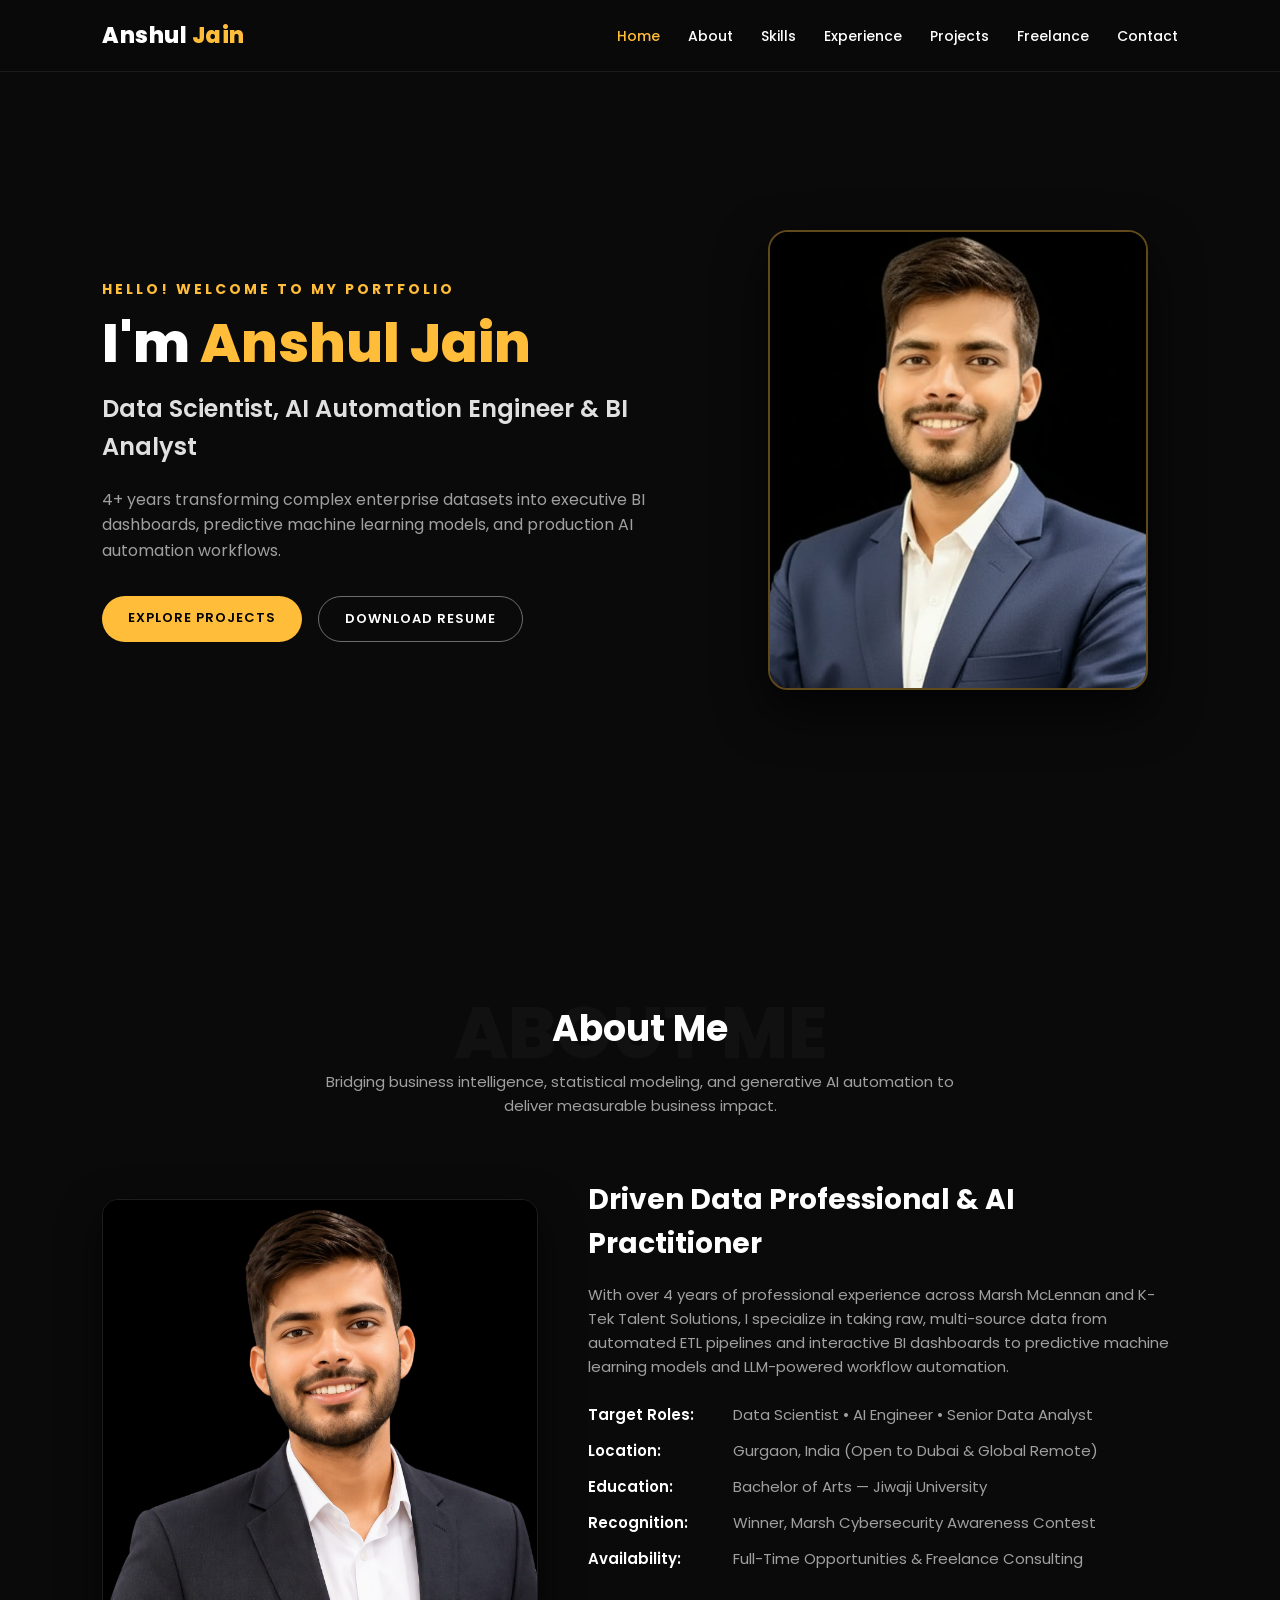
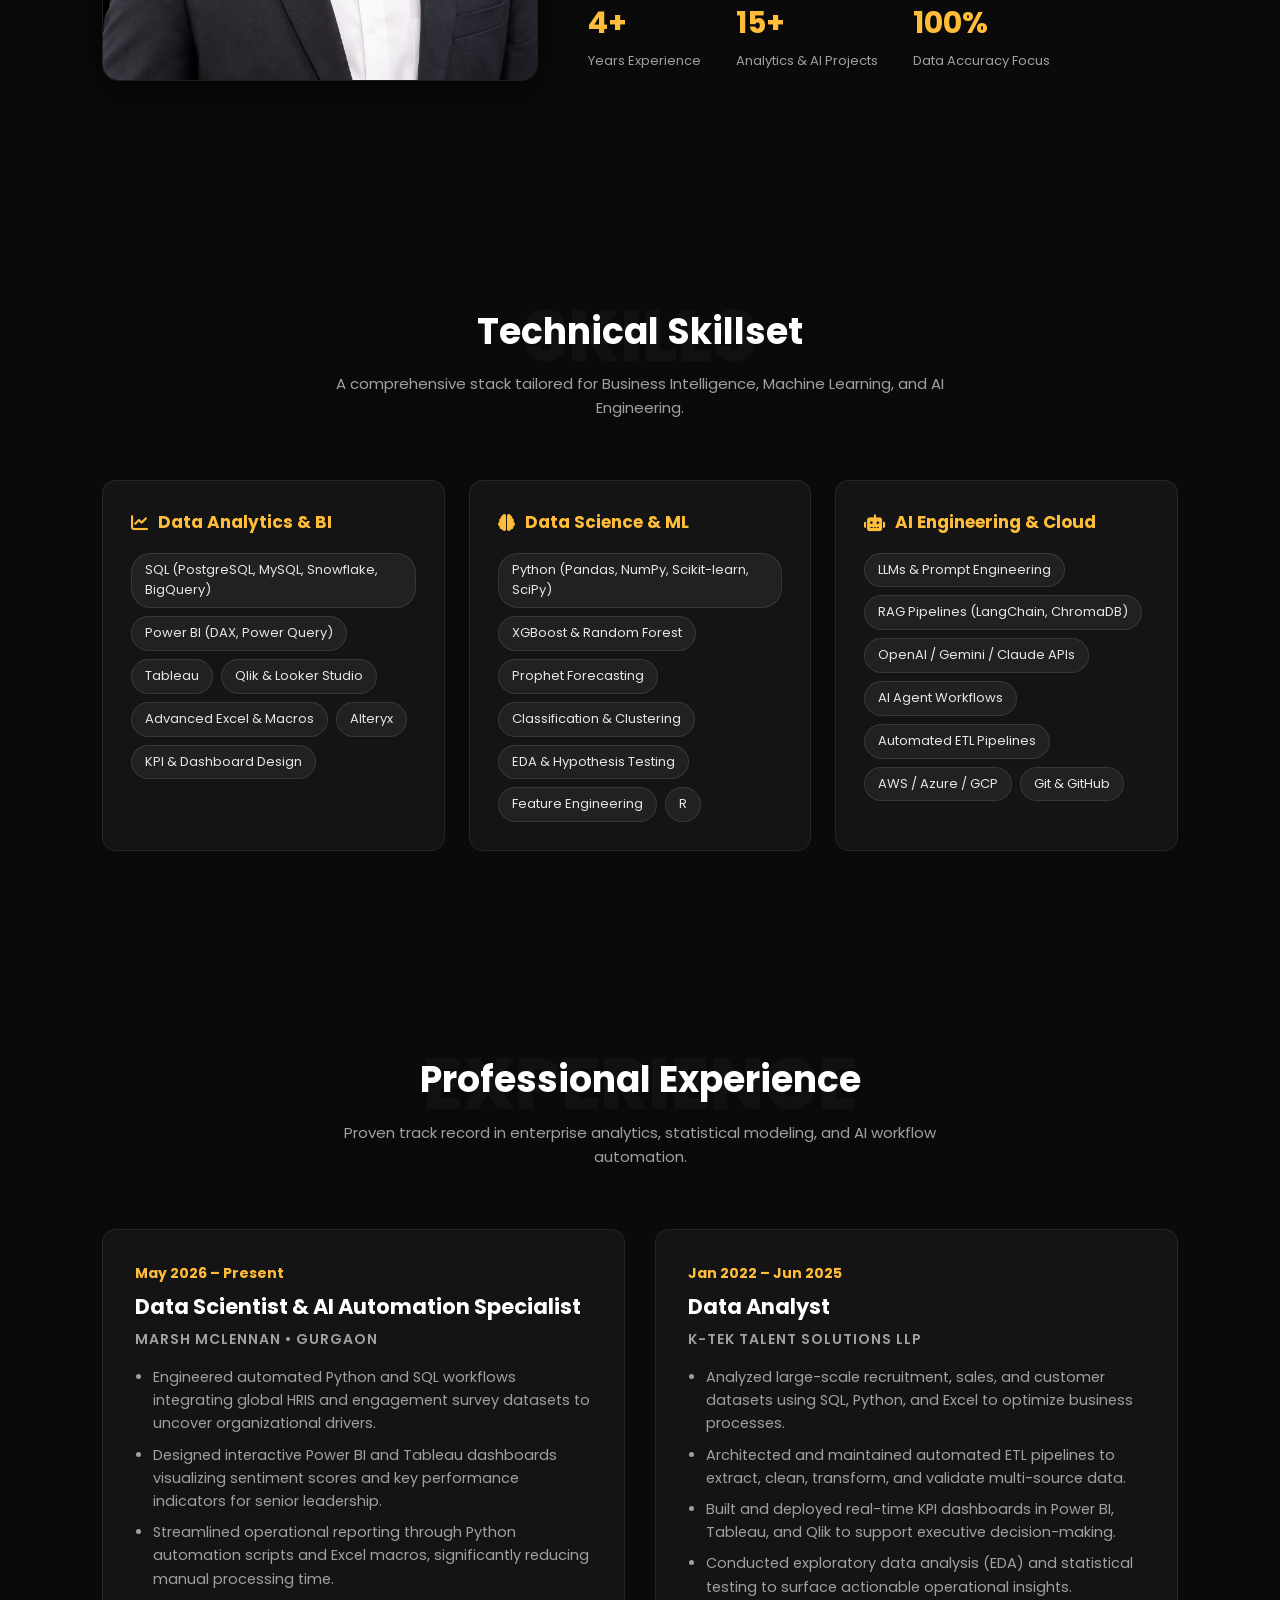
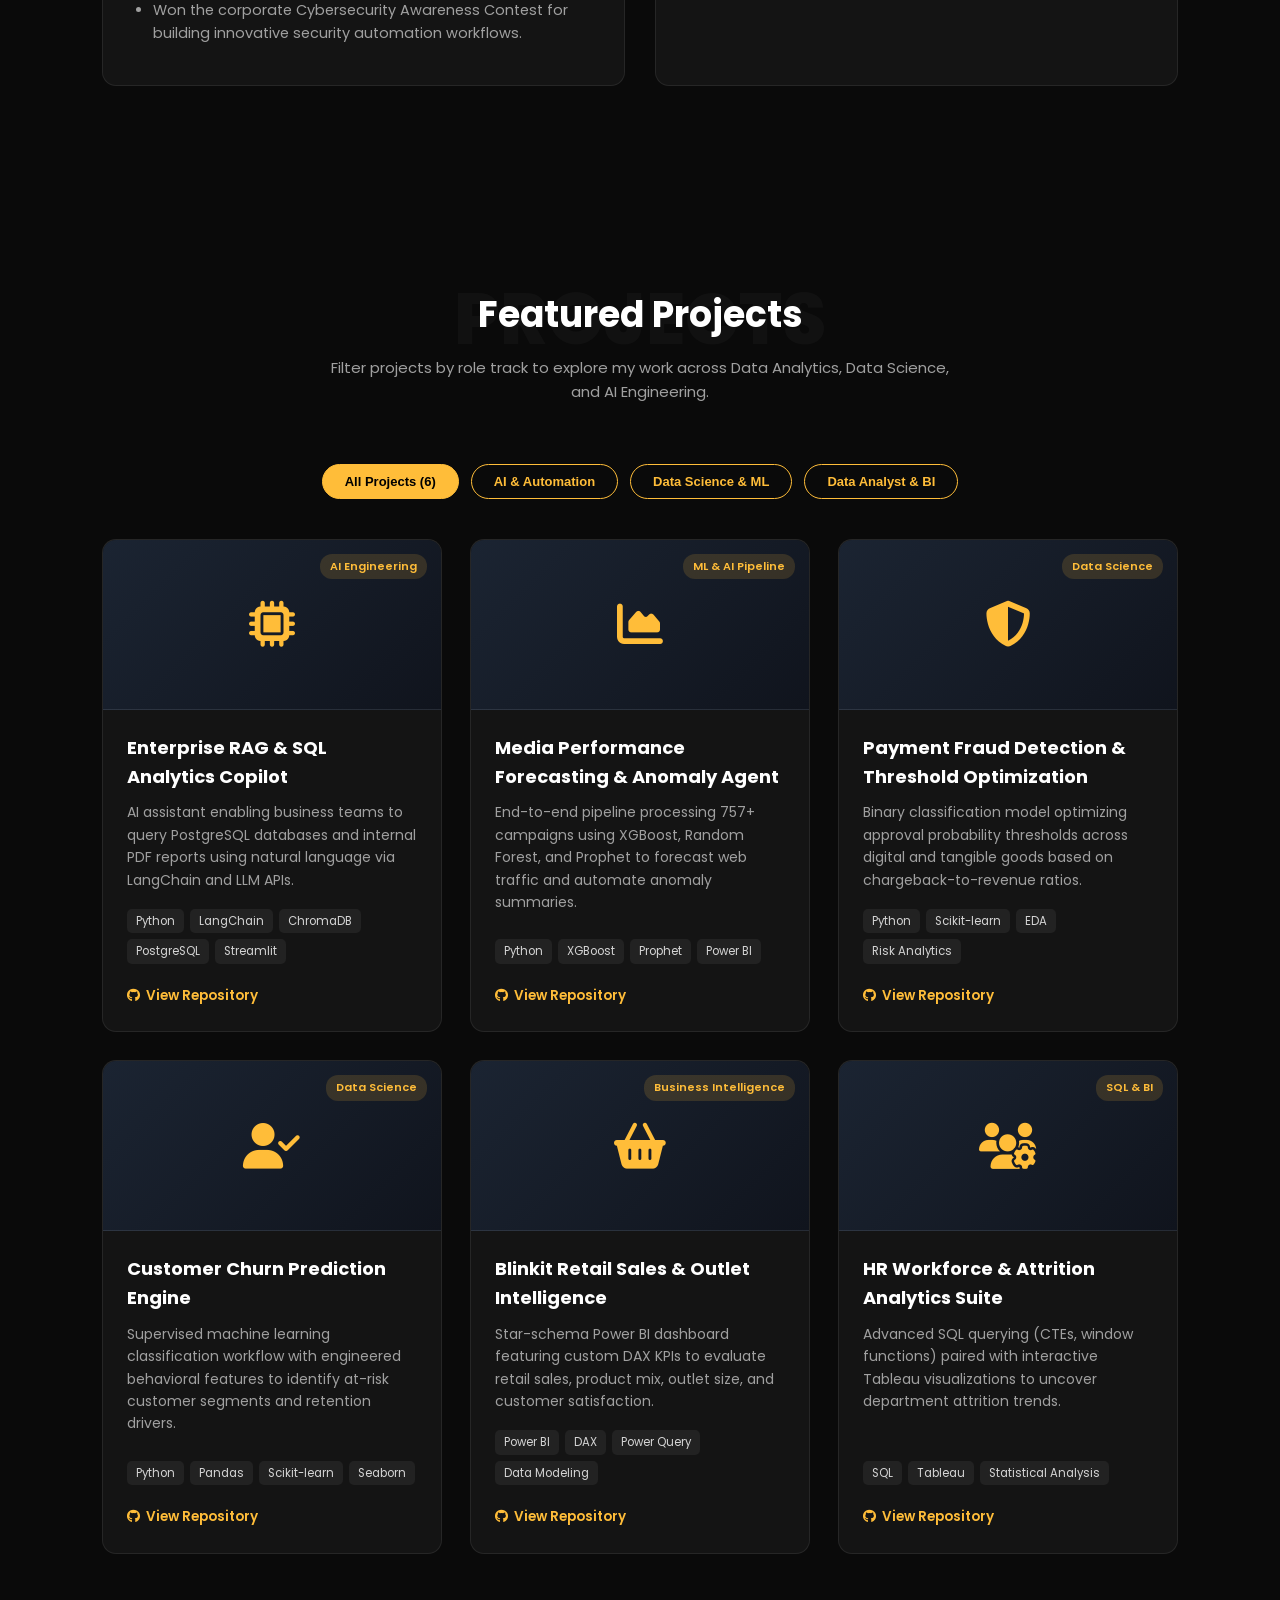
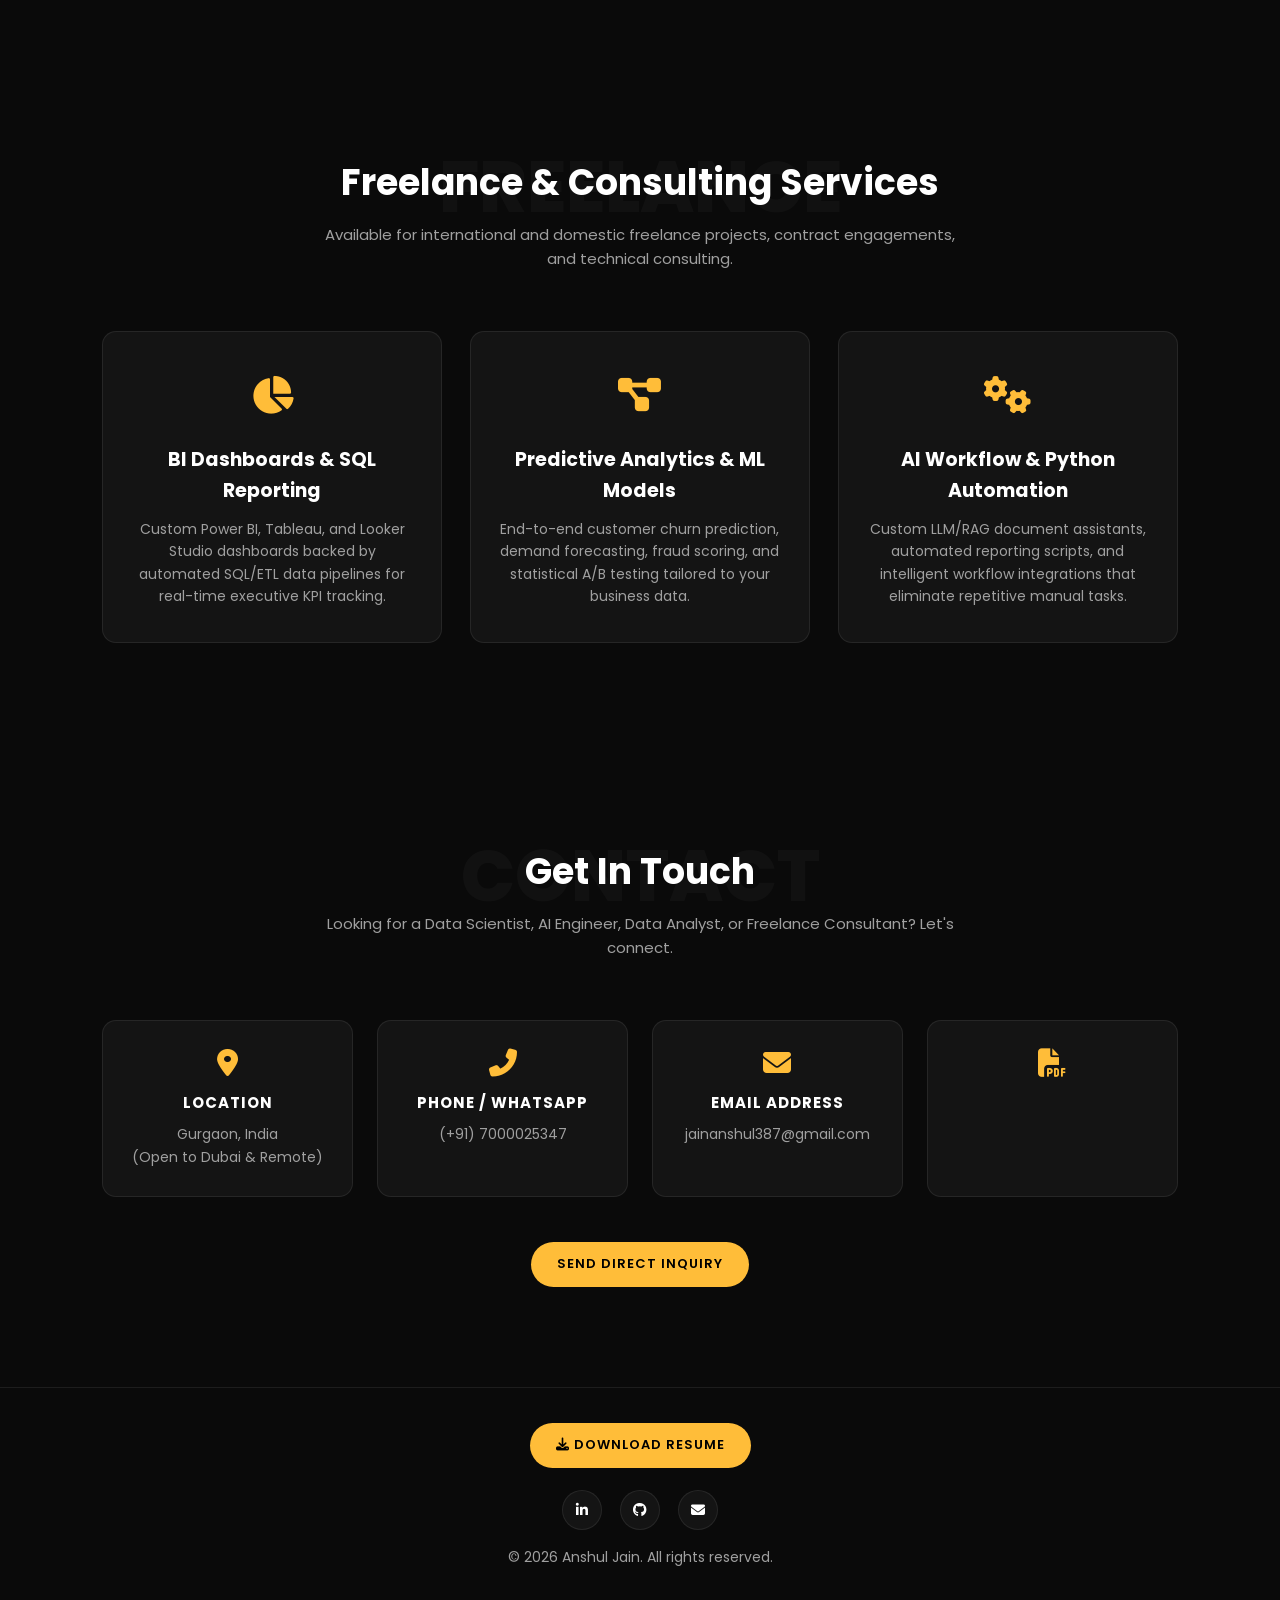
==== commit f5aa7bed: "Update portfolio professional headline" ====
--- a/index.html
+++ b/index.html
@@ -719,7 +719,7 @@
                 <img src="images/photo_2026-11-13_17-31-21.jpg.png" alt="Anshul Jain Consulting">
             </div>
             <div class="about-details">
-                <h3>End-to-End Data &amp; AI Practitioner</h3>
+                <h3>Driven Data Professional &amp; AI Practitioner</h3>
                 <p>
                     With over 4 years of professional experience across Marsh McLennan and K-Tek Talent Solutions, I specialize in taking raw, multi-source data from automated ETL pipelines and interactive BI dashboards to predictive machine learning models and LLM-powered workflow automation.
                 </p>
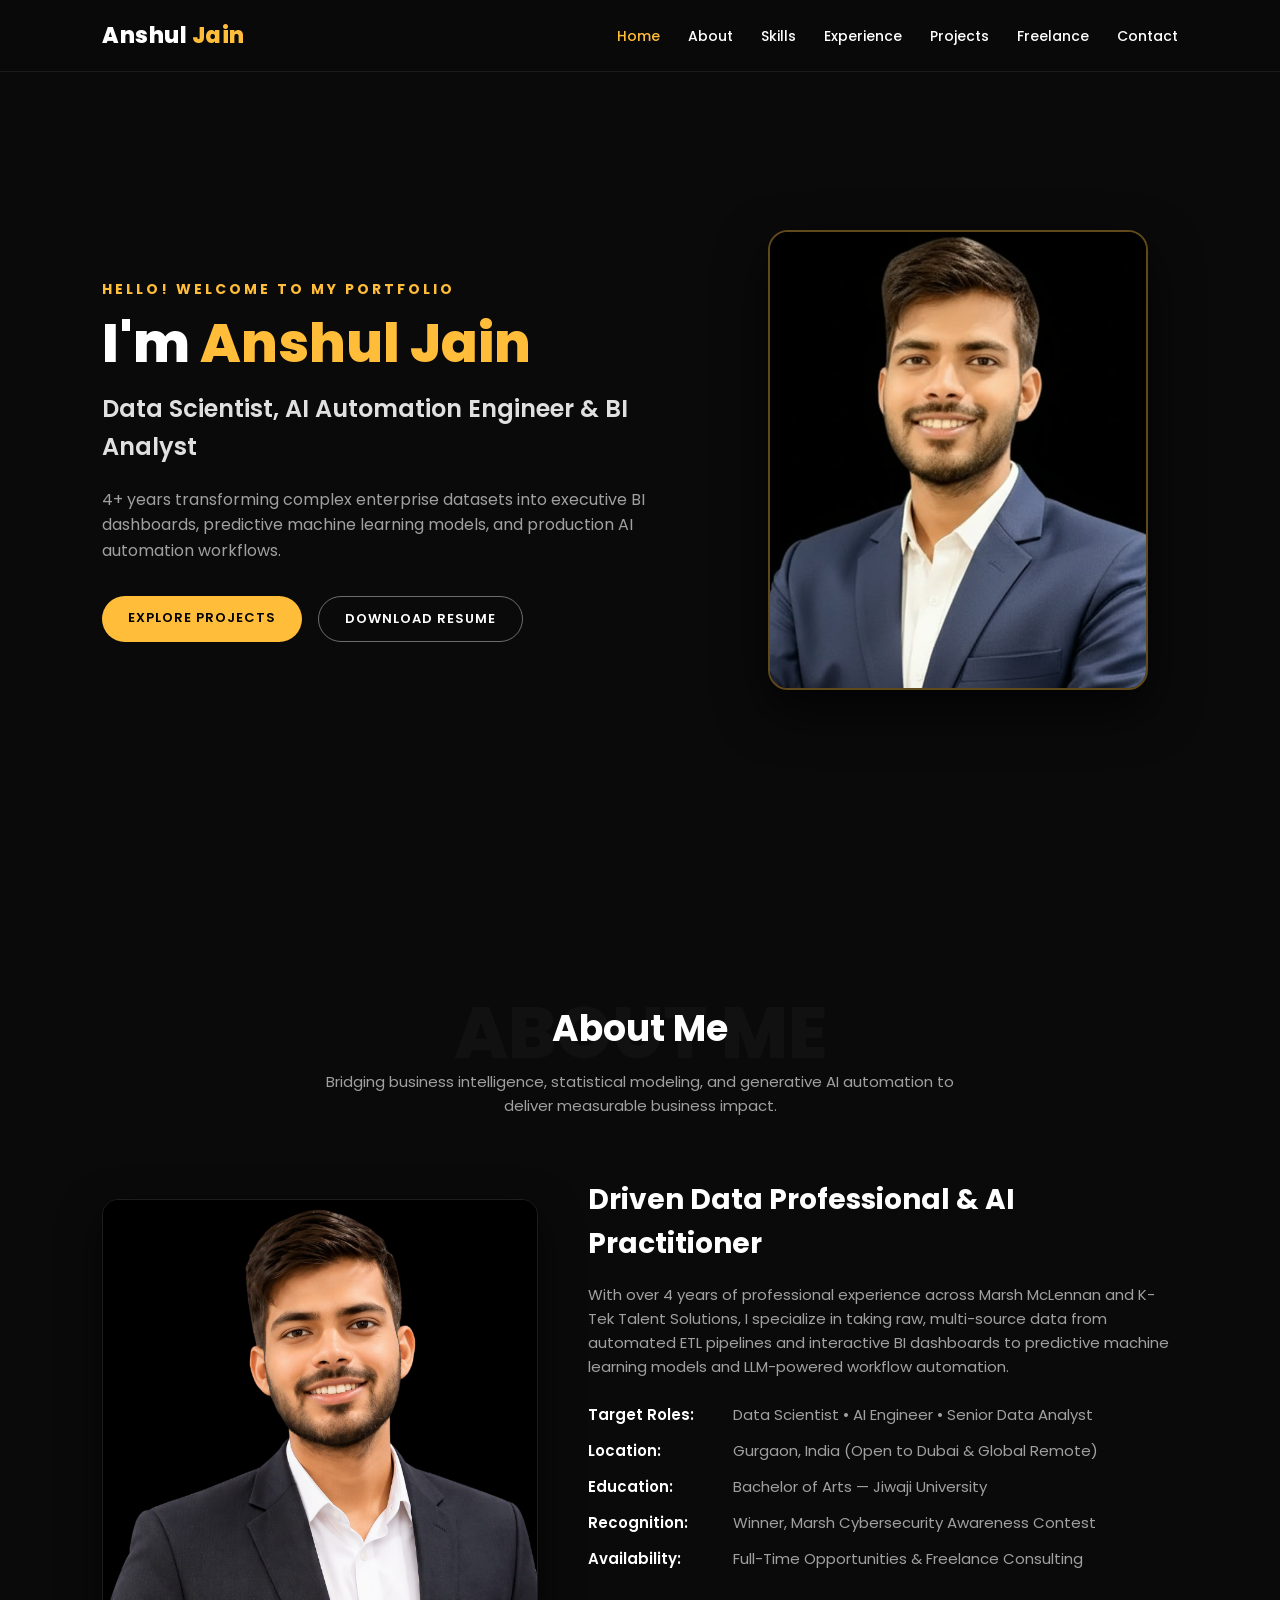
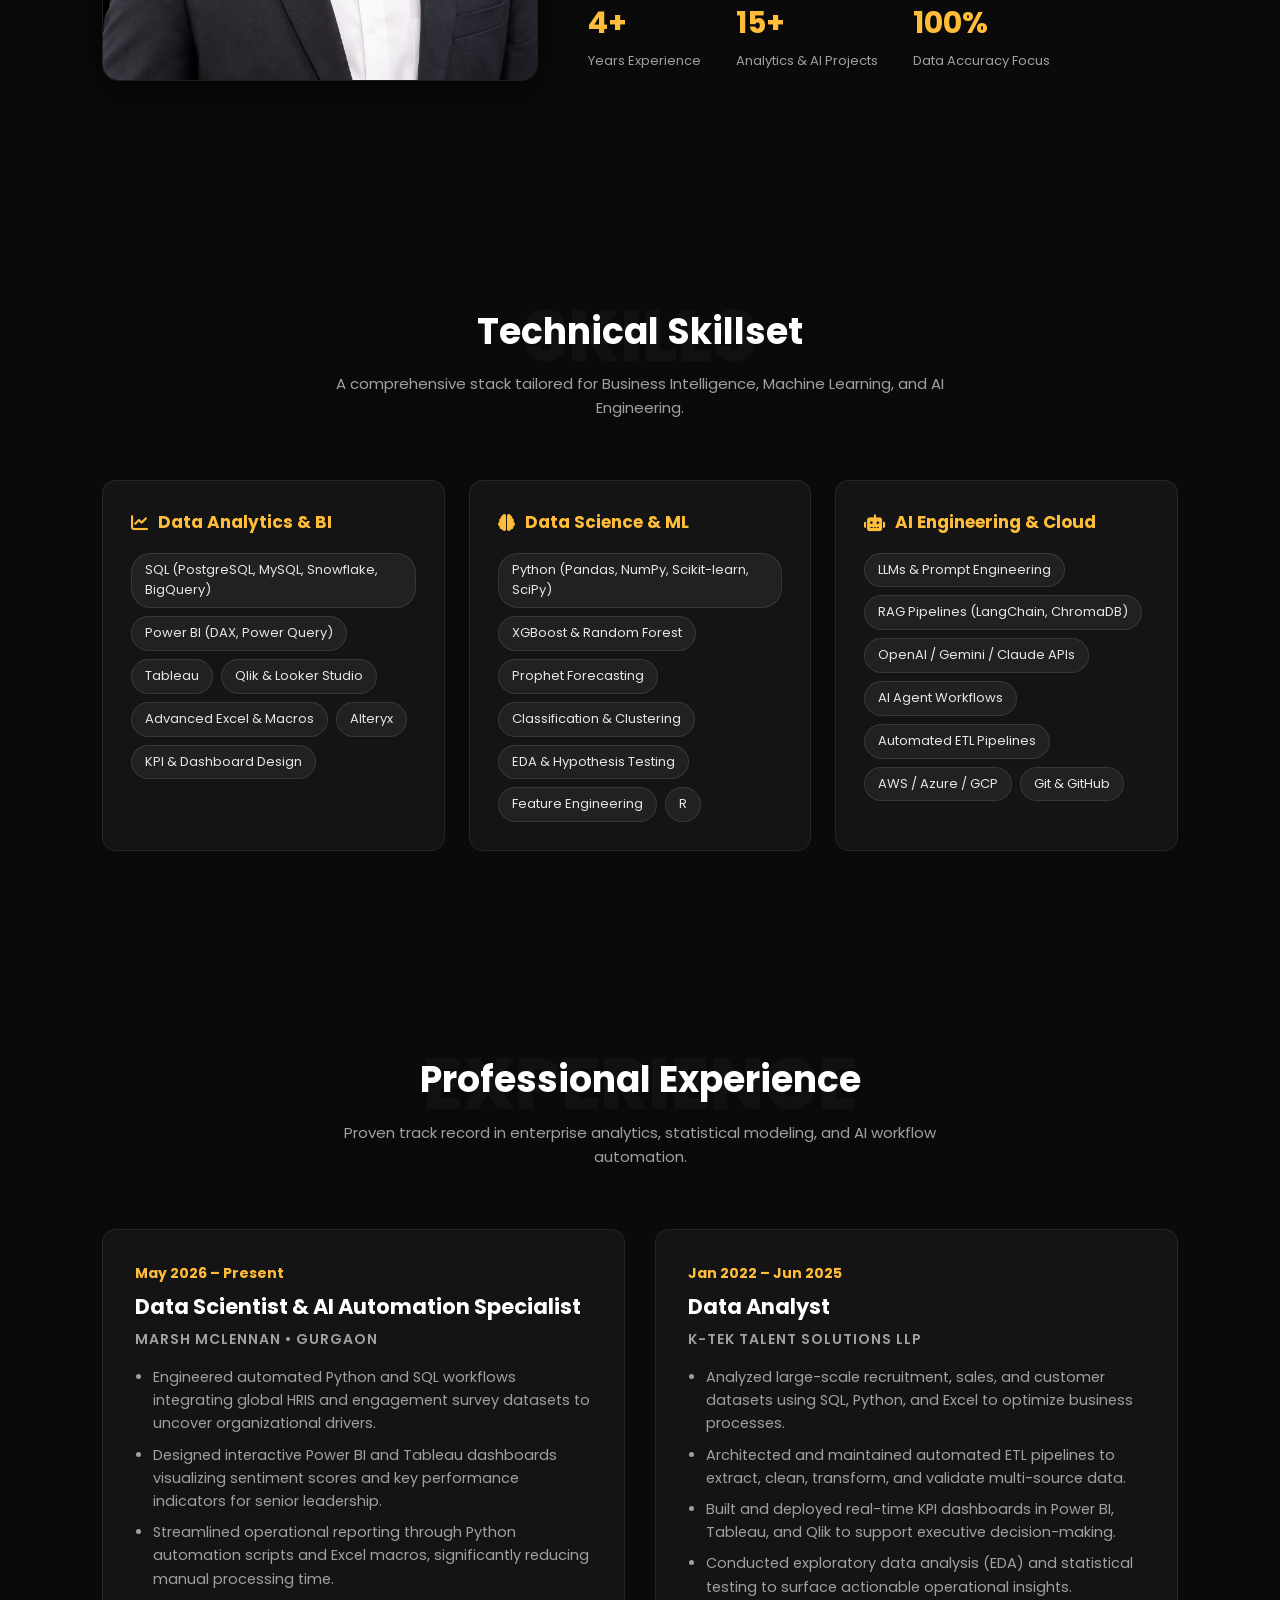
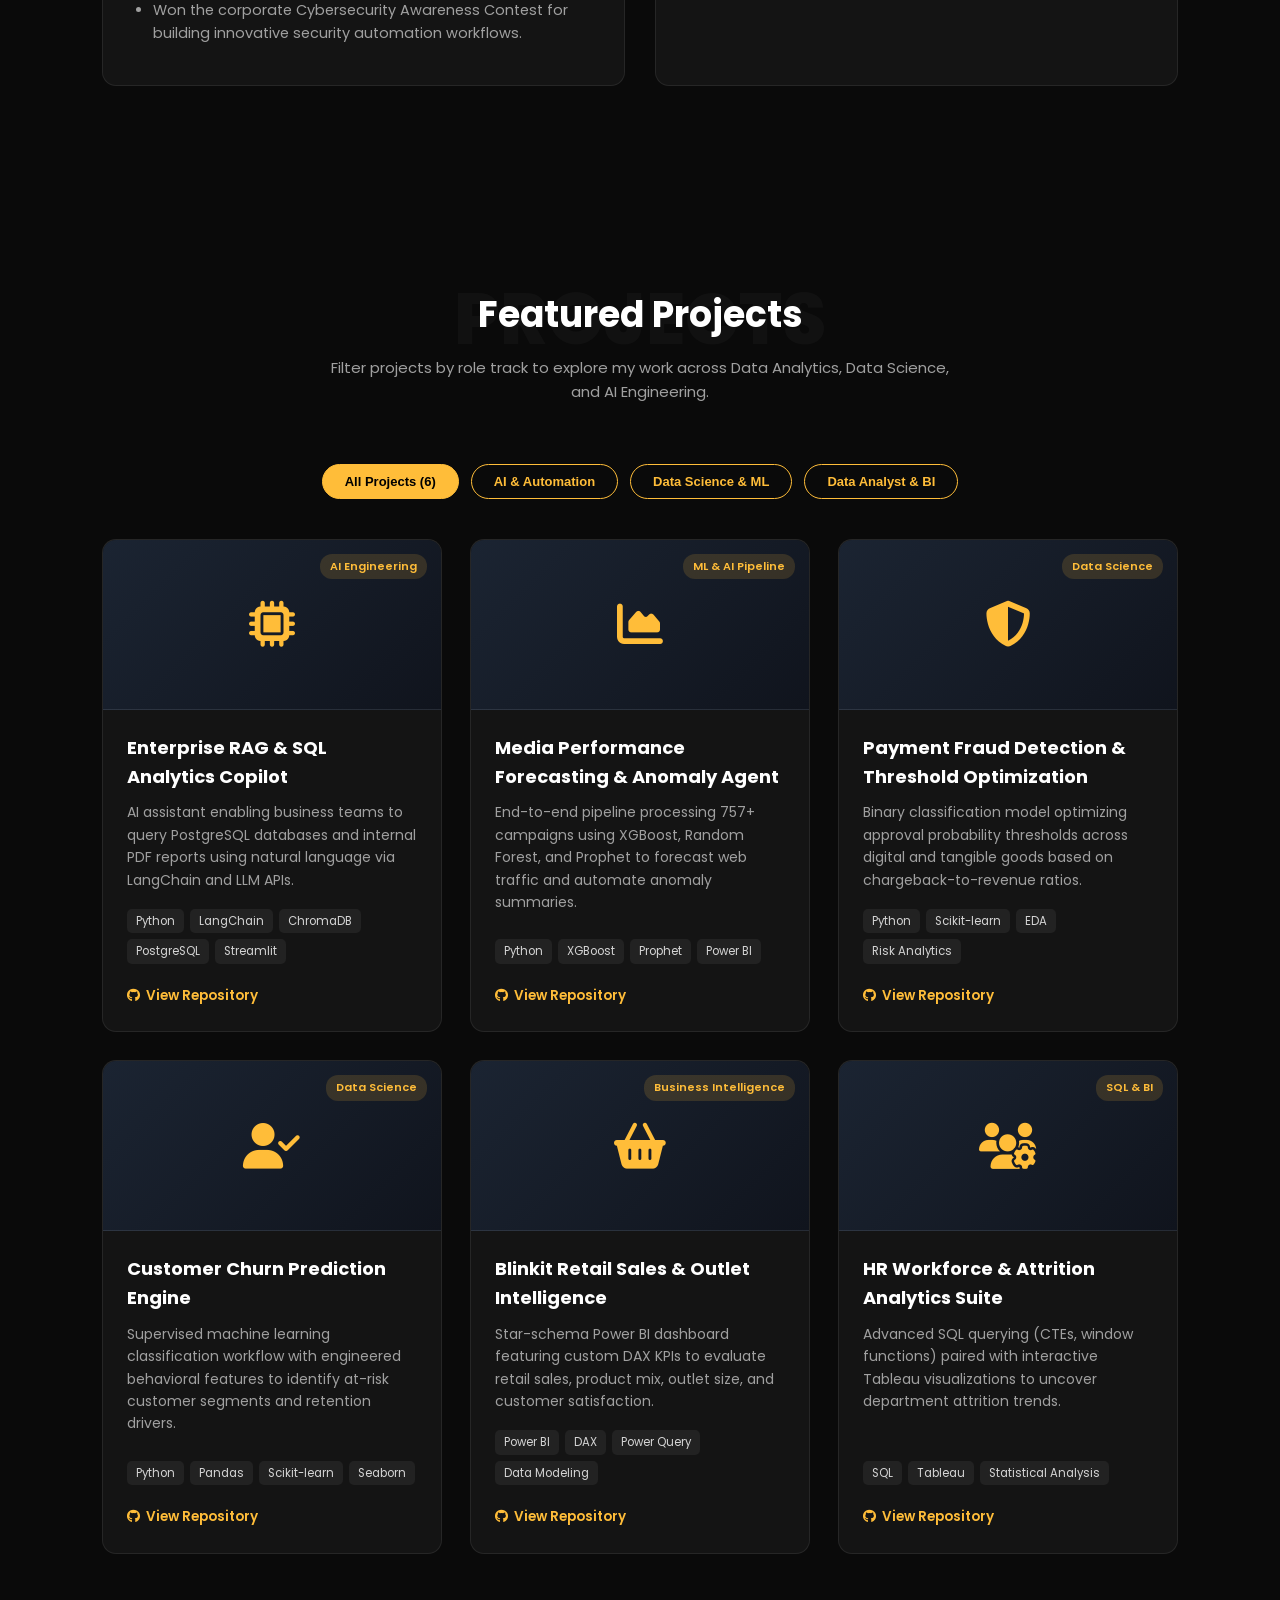
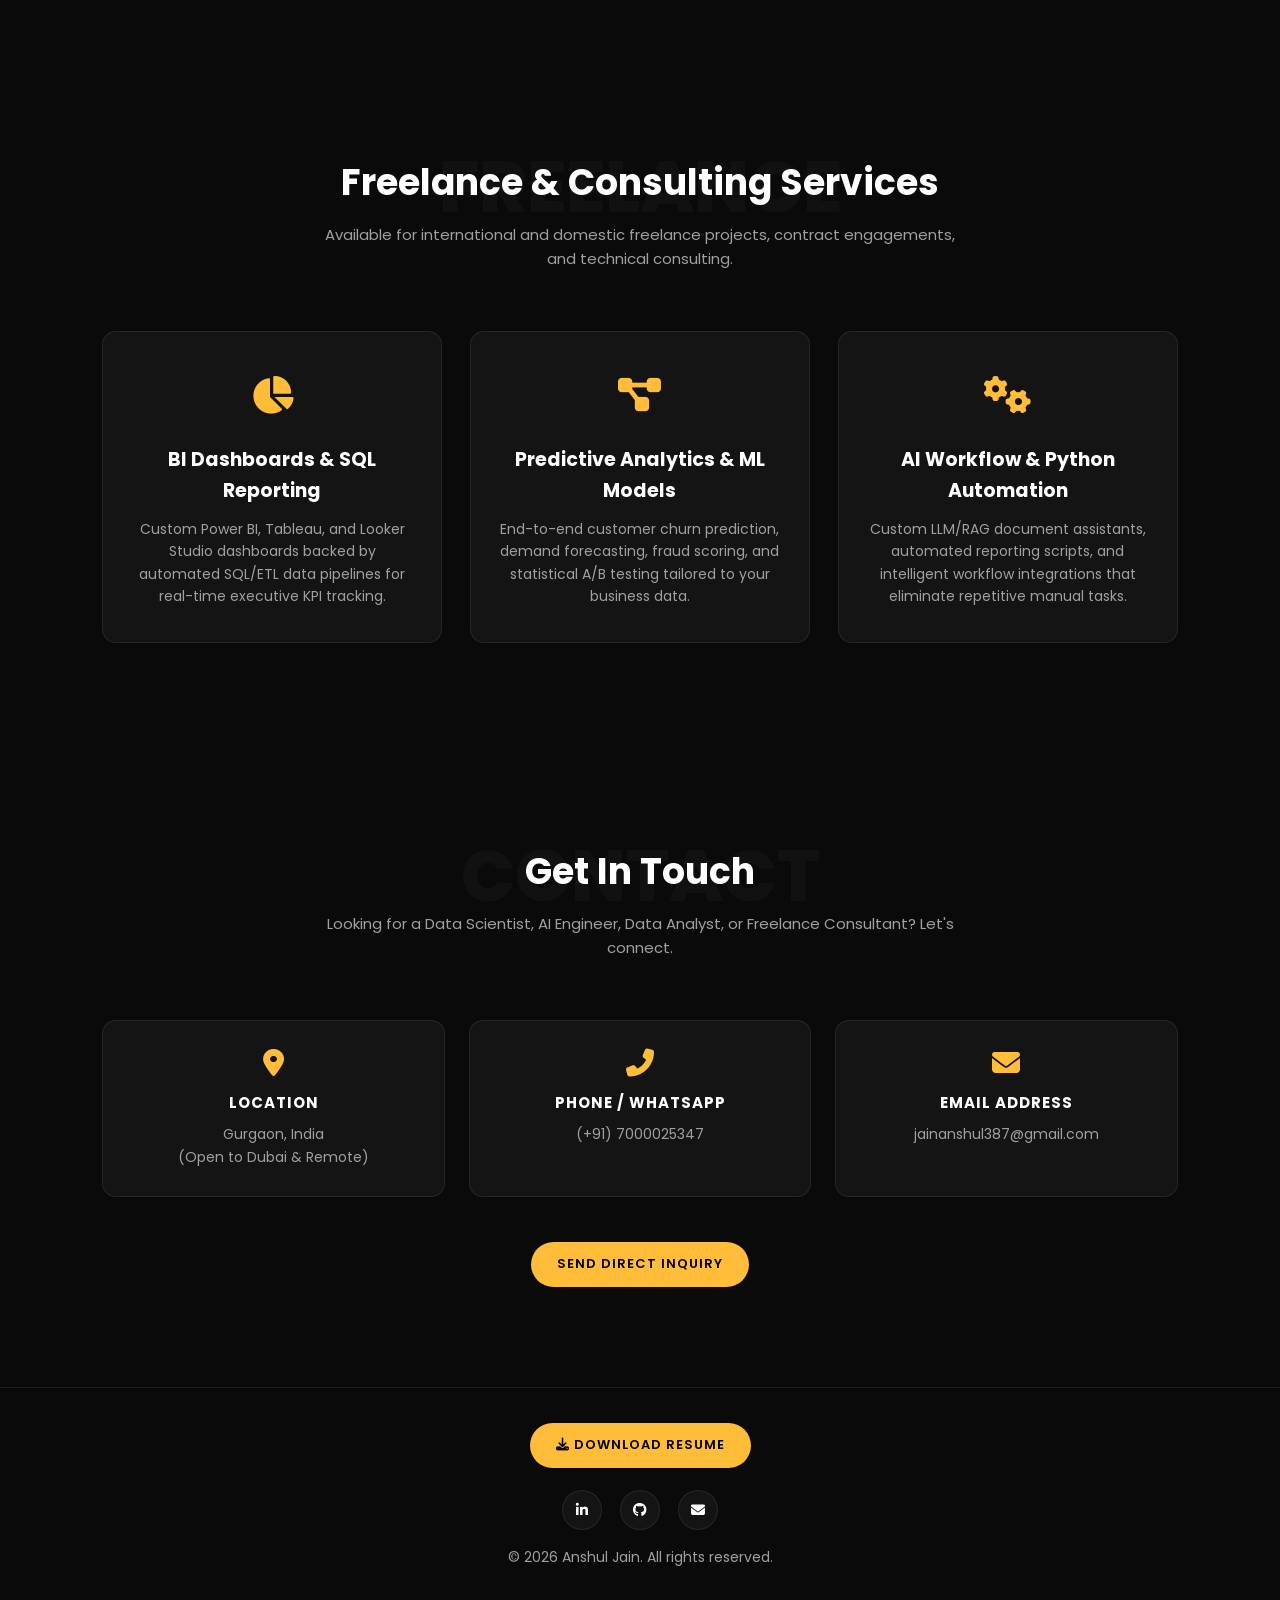
==== commit 8b99992a: "Fix resume download links and remove extra PDF contact box" ====
--- a/index.html
+++ b/index.html
@@ -697,7 +697,7 @@
             </p>
             <div class="hero-cta">
                 <a href="#projects" class="btn btn-primary">Explore Projects</a>
-                <a href="assets/Anshul_Jain_Resume.pdf" target="_blank" class="btn btn-outline">Download Resume</a>
+                <a href="./assets/resume/Anshul_Jain_Resume.pdf.pdf" target="_blank" class="btn btn-outline">Download Resume</a>
             </div>
         </div>
         <div class="hero-image">
@@ -1021,11 +1021,7 @@
                 <h4>Email Address</h4>
                 <p><a href="mailto:jainanshul387@gmail.com">jainanshul387@gmail.com</a></p>
             </div>
-            <div class="contact-box">
-                <i class="fas fa-file-pdf"></i>
-               
-                
-            </div>
+
         </div>
         <div style="text-align: center;">
             <a href="mailto:jainanshul387@gmail.com?subject=Opportunity%20for%20Anshul%20Jain" class="btn btn-primary">Send Direct Inquiry</a>
@@ -1035,7 +1031,7 @@
     <!-- Footer -->
     <footer>
         <div style="margin-bottom: 22px;">
-            <a href="assets/resume/Anshul_Jain_Resume.pdf" class="btn btn-primary" target="_blank" rel="noopener" download>
+            <a href="./assets/resume/Anshul_Jain_Resume.pdf.pdf" class="btn btn-primary" target="_blank" rel="noopener" download>
                 <i class="fas fa-download"></i> Download Resume
             </a>
         </div>
